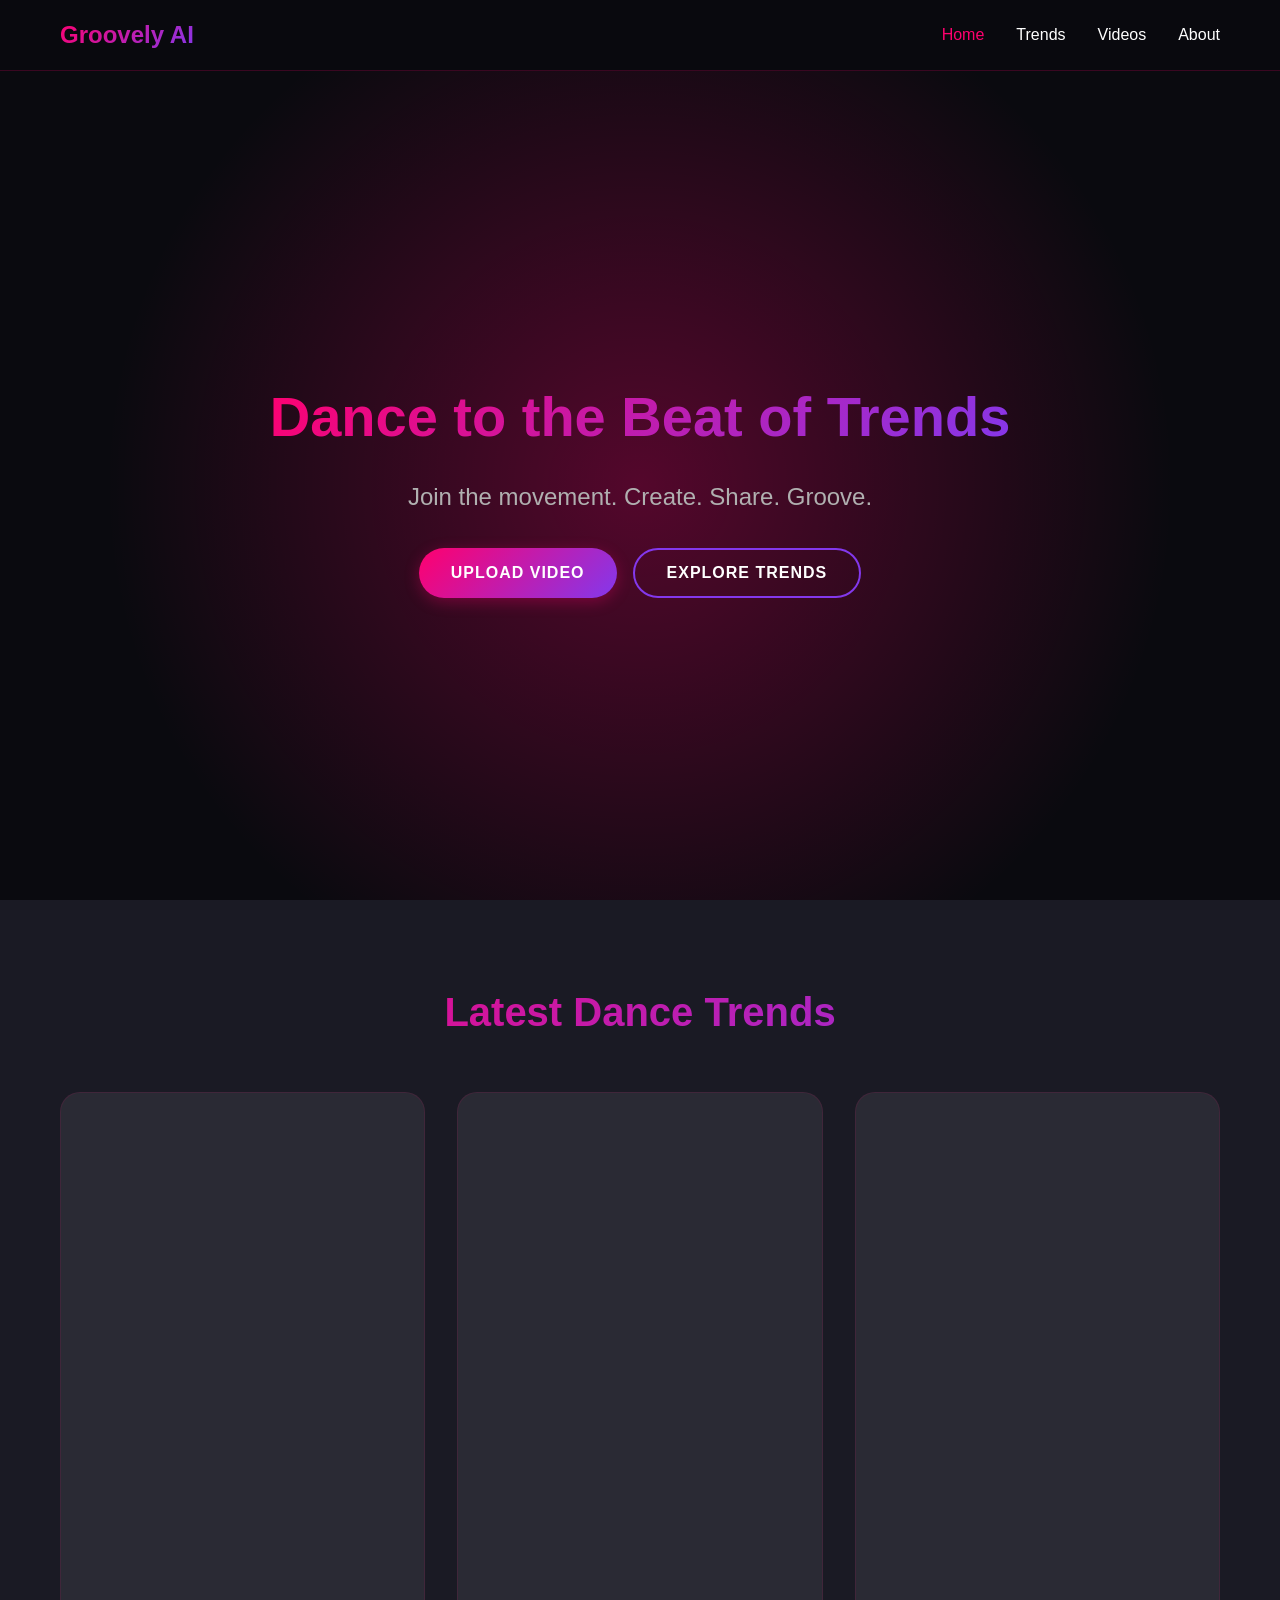
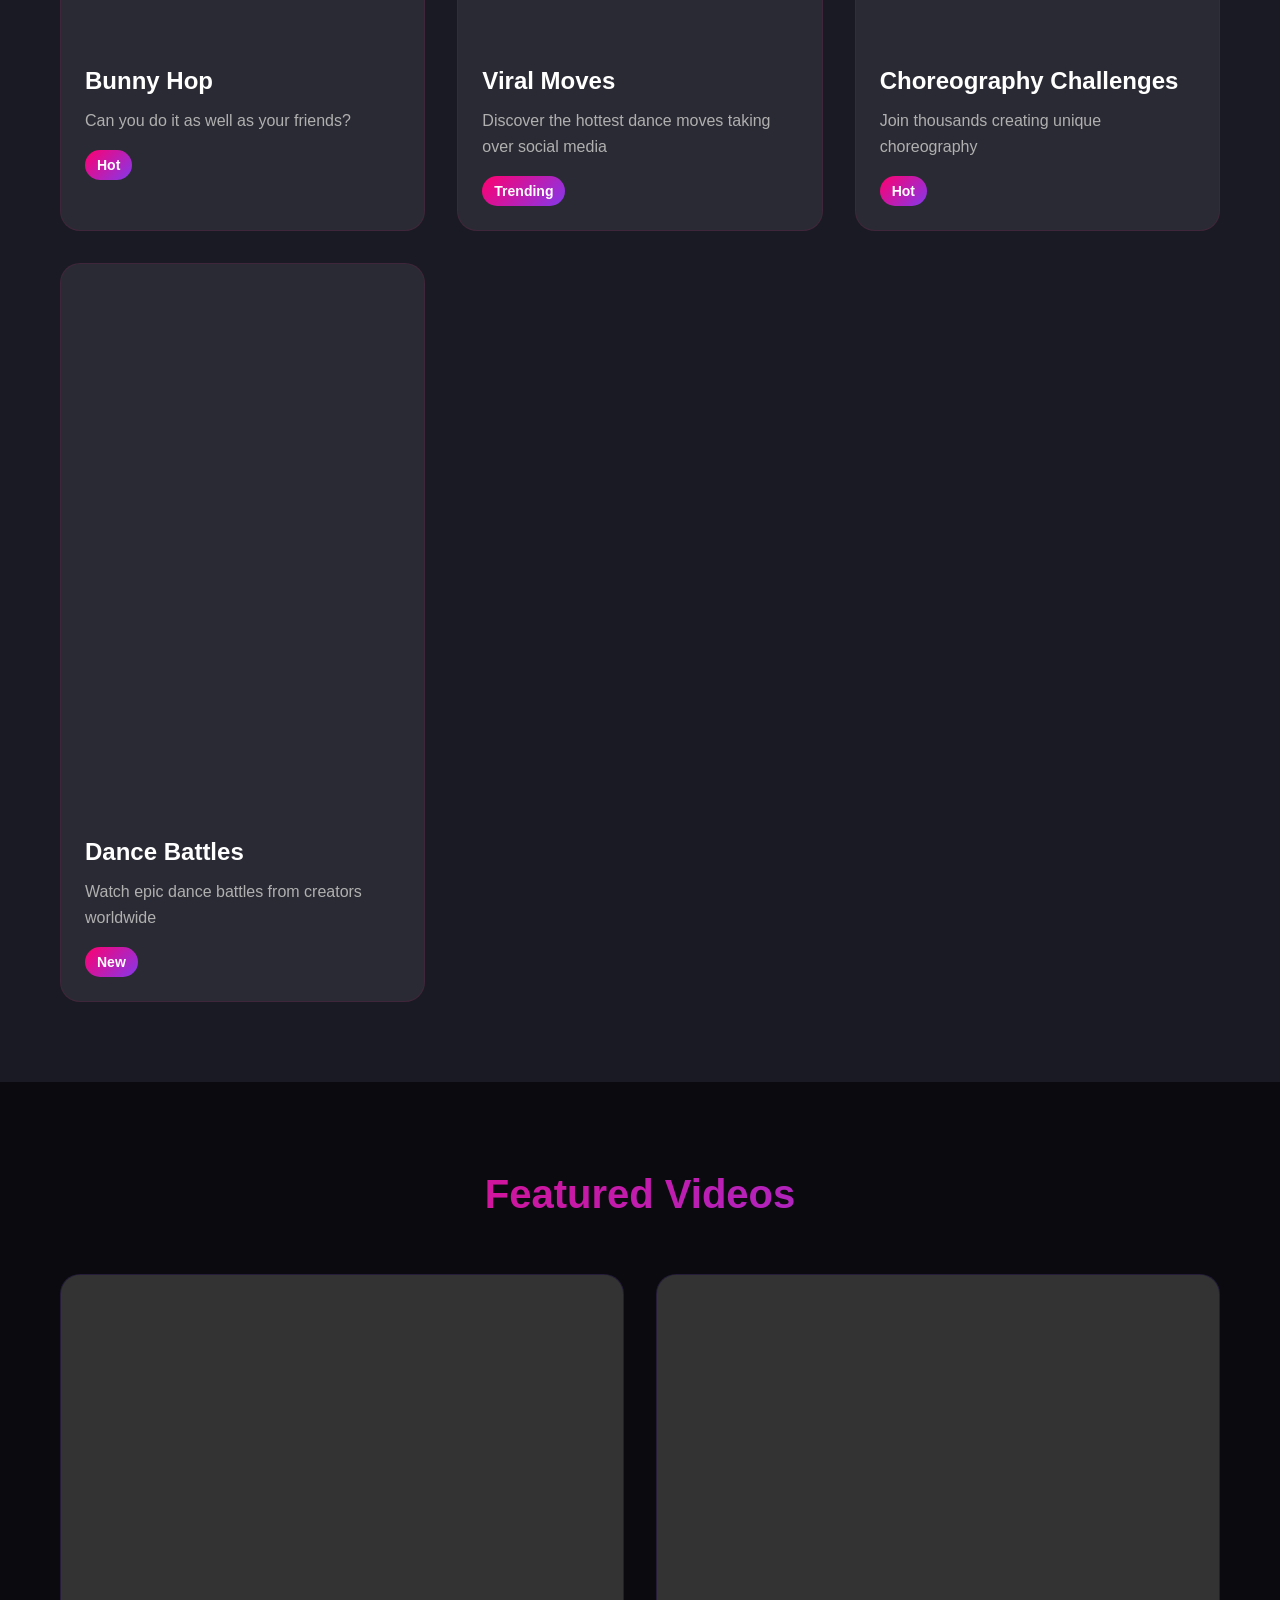
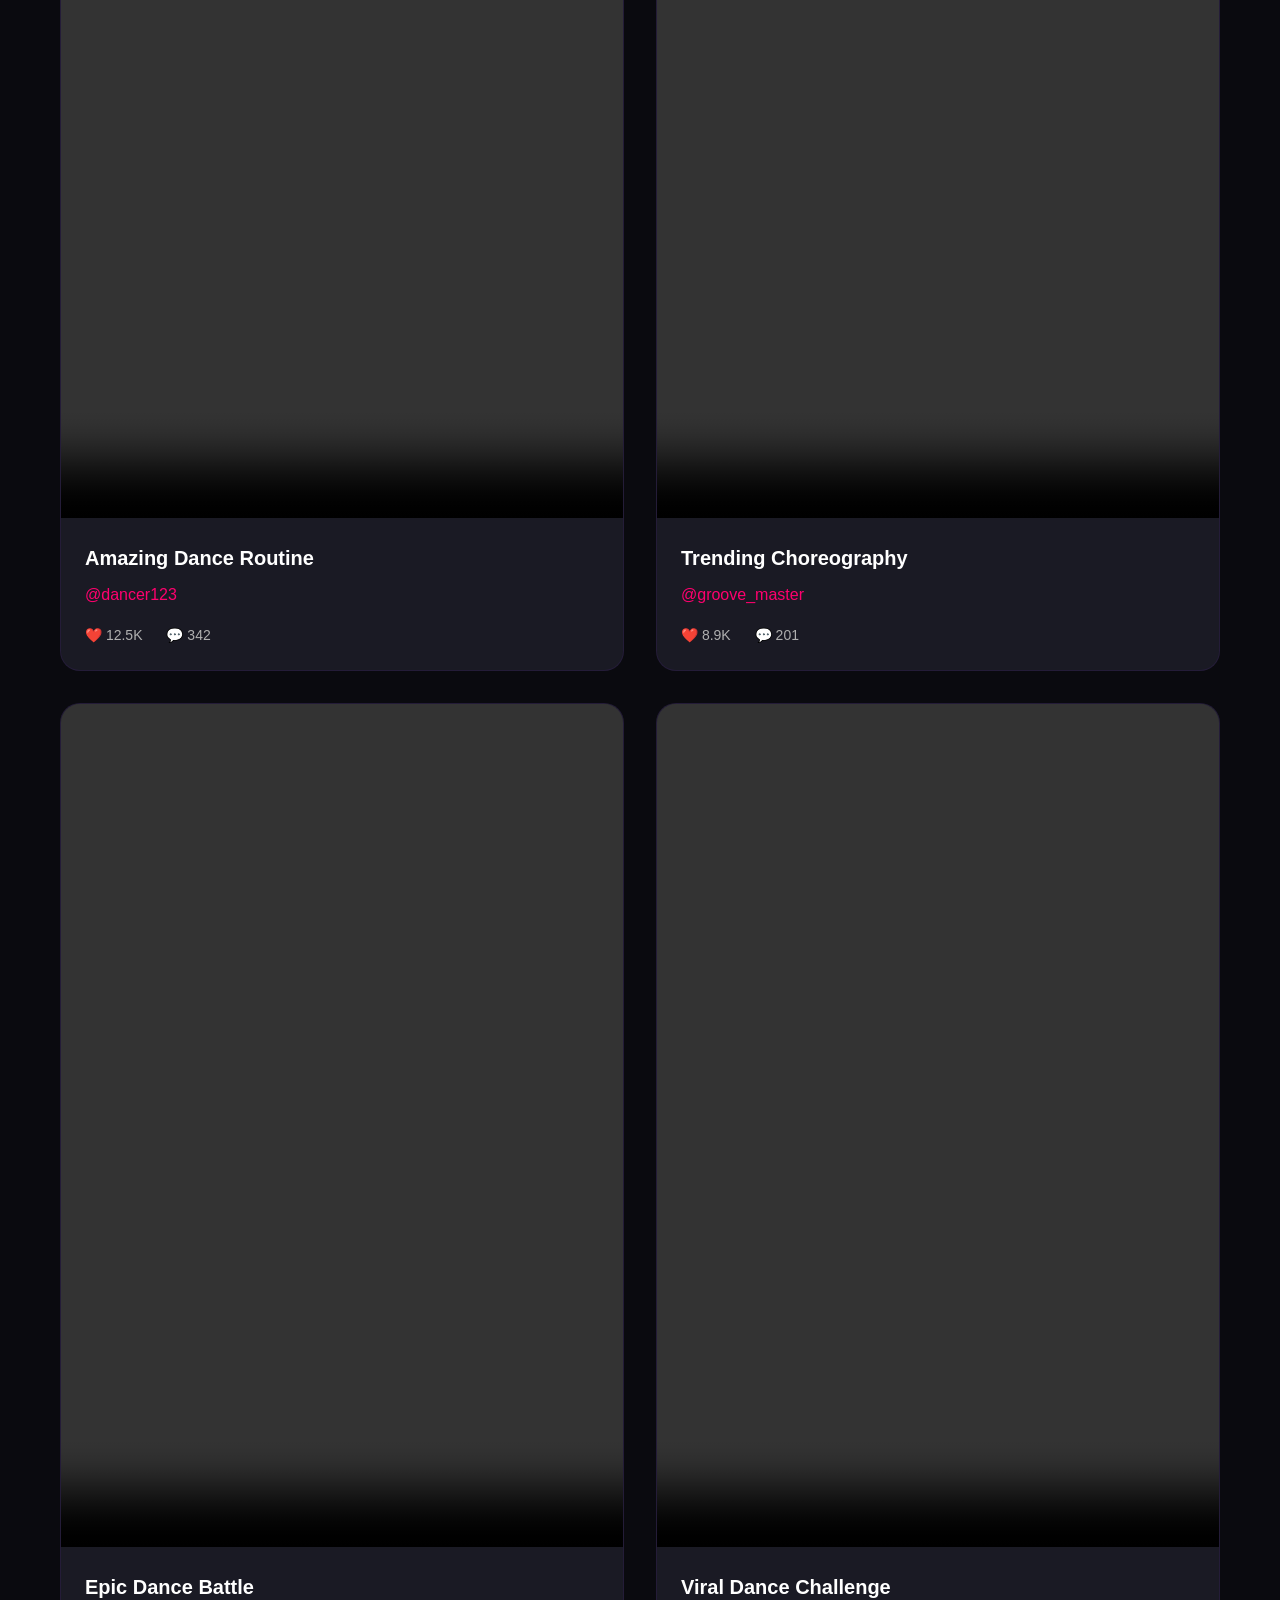
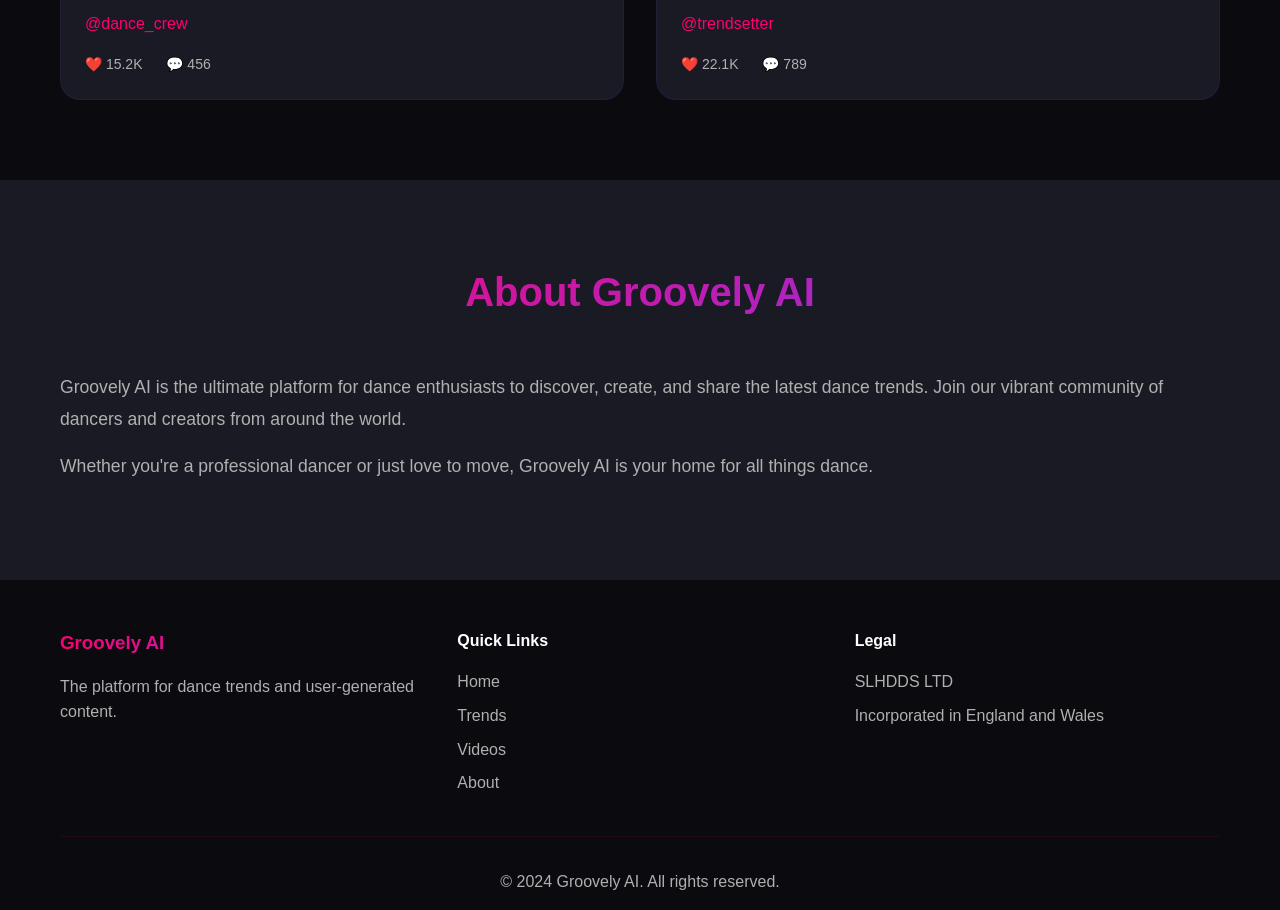
==== index.html @ f9ec9985 "First commit" ====
<!DOCTYPE html>
<html lang="en">
<head>
    <meta charset="UTF-8">
    <meta name="viewport" content="width=device-width, initial-scale=1.0">
    <title>Groovely AI - Dance Trends & User Videos</title>
    <link rel="stylesheet" href="styles.css">
</head>
<body>
    <!-- Navigation -->
    <nav class="navbar">
        <div class="container">
            <div class="nav-brand">
                <h1>Groovely AI</h1>
            </div>
            <button class="nav-toggle" aria-label="Toggle navigation">
                <span></span>
                <span></span>
                <span></span>
            </button>
            <ul class="nav-menu">
                <li><a href="#home">Home</a></li>
                <li><a href="#trends">Trends</a></li>
                <li><a href="#videos">Videos</a></li>
                <li><a href="#about">About</a></li>
            </ul>
        </div>
    </nav>

    <!-- Hero Section -->
    <section id="home" class="hero">
        <div class="hero-content">
            <h2 class="hero-title">Dance to the Beat of Trends</h2>
            <p class="hero-subtitle">Join the movement. Create. Share. Groove.</p>
            <div class="hero-buttons">
                <button class="btn btn-primary">Upload Video</button>
                <button class="btn btn-secondary">Explore Trends</button>
            </div>
        </div>
    </section>

    <!-- Features Section -->
    <section id="trends" class="features">
        <div class="container">
            <h2 class="section-title">Latest Dance Trends</h2>
            <div class="trends-grid">
                <div class="trend-card">
                    <div class="trend-image">
                        <video muted loop playsinline>
                            <source src="videos/template-1.mp4" type="video/mp4">
                            Your browser does not support the video tag.
                        </video>
                    </div>
                    <div class="trend-content">
                        <h3>Bunny Hop</h3>
                        <p>Can you do it as well as your friends?</p>
                        <span class="trend-badge">Hot</span>
                    </div>
                </div>
                <div class="trend-card">
                    <div class="trend-image">
                        <video muted loop playsinline>
                            <source src="videos/template-6.mp4" type="video/mp4">
                            Your browser does not support the video tag.
                        </video>
                    </div>
                    <div class="trend-content">
                        <h3>Viral Moves</h3>
                        <p>Discover the hottest dance moves taking over social media</p>
                        <span class="trend-badge">Trending</span>
                    </div>
                </div>
                <div class="trend-card">
                    <div class="trend-image">
                        <video muted loop playsinline>
                            <source src="videos/template-7.mp4" type="video/mp4">
                            Your browser does not support the video tag.
                        </video>
                    </div>
                    <div class="trend-content">
                        <h3>Choreography Challenges</h3>
                        <p>Join thousands creating unique choreography</p>
                        <span class="trend-badge">Hot</span>
                    </div>
                </div>
                <div class="trend-card">
                    <div class="trend-image">
                        <video muted loop playsinline>
                            <source src="videos/template-8.mp4" type="video/mp4">
                            Your browser does not support the video tag.
                        </video>
                    </div>
                    <div class="trend-content">
                        <h3>Dance Battles</h3>
                        <p>Watch epic dance battles from creators worldwide</p>
                        <span class="trend-badge">New</span>
                    </div>
                </div>
            </div>
        </div>
    </section>

    <!-- Video Gallery Section -->
    <section id="videos" class="video-gallery">
        <div class="container">
            <h2 class="section-title">Featured Videos</h2>
            <div class="gallery-grid">
                <div class="video-card">
                    <div class="video-wrapper">
                        <video controls>
                            <source src="videos/template-2.mp4" type="video/mp4">
                            Your browser does not support the video tag.
                        </video>
                    </div>
                    <div class="video-info">
                        <h4>Amazing Dance Routine</h4>
                        <p class="video-creator">@dancer123</p>
                        <div class="video-stats">
                            <span>❤️ 12.5K</span>
                            <span>💬 342</span>
                        </div>
                    </div>
                </div>
                <div class="video-card">
                    <div class="video-wrapper">
                        <video controls>
                            <source src="videos/template-3.mp4" type="video/mp4">
                            Your browser does not support the video tag.
                        </video>
                    </div>
                    <div class="video-info">
                        <h4>Trending Choreography</h4>
                        <p class="video-creator">@groove_master</p>
                        <div class="video-stats">
                            <span>❤️ 8.9K</span>
                            <span>💬 201</span>
                        </div>
                    </div>
                </div>
                <div class="video-card">
                    <div class="video-wrapper">
                        <video controls>
                            <source src="videos/template-4.mp4" type="video/mp4">
                            Your browser does not support the video tag.
                        </video>
                    </div>
                    <div class="video-info">
                        <h4>Epic Dance Battle</h4>
                        <p class="video-creator">@dance_crew</p>
                        <div class="video-stats">
                            <span>❤️ 15.2K</span>
                            <span>💬 456</span>
                        </div>
                    </div>
                </div>
                <div class="video-card">
                    <div class="video-wrapper">
                        <video controls>
                            <source src="videos/template-5.mp4" type="video/mp4">
                            Your browser does not support the video tag.
                        </video>
                    </div>
                    <div class="video-info">
                        <h4>Viral Dance Challenge</h4>
                        <p class="video-creator">@trendsetter</p>
                        <div class="video-stats">
                            <span>❤️ 22.1K</span>
                            <span>💬 789</span>
                        </div>
                    </div>
                </div>
            </div>
        </div>
    </section>

    <!-- About Section -->
    <section id="about" class="about">
        <div class="container">
            <h2 class="section-title">About Groovely AI</h2>
            <div class="about-content">
                <div class="about-text">
                    <p>Groovely AI is the ultimate platform for dance enthusiasts to discover, create, and share the latest dance trends. Join our vibrant community of dancers and creators from around the world.</p>
                    <p>Whether you're a professional dancer or just love to move, Groovely AI is your home for all things dance.</p>
                </div>
            </div>
        </div>
    </section>

    <!-- Footer -->
    <footer class="footer">
        <div class="container">
            <div class="footer-content">
                <div class="footer-section">
                    <h3>Groovely AI</h3>
                    <p>The platform for dance trends and user-generated content.</p>
                </div>
                <div class="footer-section">
                    <h4>Quick Links</h4>
                    <ul>
                        <li><a href="#home">Home</a></li>
                        <li><a href="#trends">Trends</a></li>
                        <li><a href="#videos">Videos</a></li>
                        <li><a href="#about">About</a></li>
                    </ul>
                </div>
                <div class="footer-section">
                    <h4>Legal</h4>
                    <p>SLHDDS LTD</p>
                    <p>Incorporated in England and Wales</p>
                </div>
            </div>
            <div class="footer-bottom">
                <p>&copy; 2024 Groovely AI. All rights reserved.</p>
            </div>
        </div>
    </footer>

    <script src="script.js"></script>
</body>
</html>
---- styles.css ----
/* Reset and Base Styles */
* {
    margin: 0;
    padding: 0;
    box-sizing: border-box;
}

:root {
    --dark-bg: #0a0a0f;
    --dark-secondary: #1a1a24;
    --dark-tertiary: #2a2a34;
    --pink-accent: #ff006e;
    --purple-accent: #8338ec;
    --pink-glow: rgba(255, 0, 110, 0.3);
    --purple-glow: rgba(131, 56, 236, 0.3);
    --text-primary: #ffffff;
    --text-secondary: #b0b0b0;
    --gradient: linear-gradient(135deg, var(--pink-accent), var(--purple-accent));
}

body {
    font-family: -apple-system, BlinkMacSystemFont, 'Segoe UI', Roboto, Oxygen, Ubuntu, Cantarell, sans-serif;
    background-color: var(--dark-bg);
    color: var(--text-primary);
    line-height: 1.6;
    overflow-x: hidden;
}

.container {
    width: 100%;
    max-width: 1200px;
    margin: 0 auto;
    padding: 0 20px;
}

/* Navigation */
.navbar {
    position: fixed;
    top: 0;
    width: 100%;
    background-color: rgba(10, 10, 15, 0.95);
    backdrop-filter: blur(10px);
    z-index: 1000;
    padding: 1rem 0;
    border-bottom: 1px solid rgba(255, 0, 110, 0.2);
}

.navbar .container {
    display: flex;
    justify-content: space-between;
    align-items: center;
}

.nav-brand h1 {
    font-size: 1.5rem;
    background: var(--gradient);
    -webkit-background-clip: text;
    -webkit-text-fill-color: transparent;
    background-clip: text;
}

.nav-menu {
    display: flex;
    list-style: none;
    gap: 2rem;
}

.nav-menu a {
    color: var(--text-primary);
    text-decoration: none;
    transition: color 0.3s ease;
    font-weight: 500;
}

.nav-menu a:hover {
    color: var(--pink-accent);
}

.nav-toggle {
    display: none;
    flex-direction: column;
    background: none;
    border: none;
    cursor: pointer;
    gap: 4px;
}

.nav-toggle span {
    width: 25px;
    height: 3px;
    background: var(--text-primary);
    transition: all 0.3s ease;
    border-radius: 2px;
}

/* Hero Section */
.hero {
    margin-top: 70px;
    min-height: calc(100vh - 70px);
    display: flex;
    flex-direction: column;
    align-items: center;
    justify-content: center;
    text-align: center;
    padding: 2rem 1rem;
    position: relative;
    overflow: hidden;
}

.hero::before {
    content: '';
    position: absolute;
    top: 0;
    left: 0;
    right: 0;
    bottom: 0;
    background: radial-gradient(circle at 50% 50%, var(--pink-glow) 0%, transparent 70%);
    pointer-events: none;
}

.hero-content {
    position: relative;
    z-index: 2;
    max-width: 800px;
}

.hero-title {
    font-size: 2.5rem;
    margin-bottom: 1rem;
    background: var(--gradient);
    -webkit-background-clip: text;
    -webkit-text-fill-color: transparent;
    background-clip: text;
    animation: fadeInUp 0.8s ease;
}

.hero-subtitle {
    font-size: 1.2rem;
    color: var(--text-secondary);
    margin-bottom: 2rem;
    animation: fadeInUp 0.8s ease 0.2s both;
}

.hero-buttons {
    display: flex;
    gap: 1rem;
    justify-content: center;
    flex-wrap: wrap;
    animation: fadeInUp 0.8s ease 0.4s both;
}

.btn {
    padding: 0.875rem 2rem;
    border: none;
    border-radius: 50px;
    font-size: 1rem;
    font-weight: 600;
    cursor: pointer;
    transition: all 0.3s ease;
    text-transform: uppercase;
    letter-spacing: 1px;
}

.btn-primary {
    background: var(--gradient);
    color: var(--text-primary);
    box-shadow: 0 4px 15px var(--pink-glow);
}

.btn-primary:hover {
    transform: translateY(-2px);
    box-shadow: 0 6px 20px var(--pink-glow);
}

.btn-secondary {
    background: transparent;
    color: var(--text-primary);
    border: 2px solid var(--purple-accent);
}

.btn-secondary:hover {
    background: var(--purple-accent);
    box-shadow: 0 4px 15px var(--purple-glow);
}

.hero-video {
    margin-top: 3rem;
    width: 100%;
    max-width: 400px;
    border-radius: 20px;
    overflow: hidden;
    box-shadow: 0 10px 40px rgba(0, 0, 0, 0.5);
    animation: fadeInUp 0.8s ease 0.6s both;
    position: relative;
    padding-top: 150%; /* 2:3 portrait aspect ratio */
}

.hero-video video {
    position: absolute;
    top: 0;
    left: 0;
    width: 100%;
    height: 100%;
    object-fit: cover;
    display: block;
}

/* Features Section */
.features {
    padding: 5rem 1rem;
    background-color: var(--dark-secondary);
}

.section-title {
    text-align: center;
    font-size: 2.5rem;
    margin-bottom: 3rem;
    background: var(--gradient);
    -webkit-background-clip: text;
    -webkit-text-fill-color: transparent;
    background-clip: text;
}

.trends-grid {
    display: grid;
    grid-template-columns: 1fr;
    gap: 2rem;
}

.trend-card {
    background-color: var(--dark-tertiary);
    border-radius: 20px;
    overflow: hidden;
    transition: transform 0.3s ease, box-shadow 0.3s ease;
    border: 1px solid rgba(255, 0, 110, 0.1);
}

.trend-card:hover {
    transform: translateY(-5px);
    box-shadow: 0 10px 30px var(--pink-glow);
    border-color: var(--pink-accent);
}

.trend-image {
    width: 100%;
    position: relative;
    padding-top: 150%; /* 2:3 portrait aspect ratio */
    overflow: hidden;
}

.trend-image img,
.trend-image video {
    position: absolute;
    top: 0;
    left: 0;
    width: 100%;
    height: 100%;
    object-fit: cover;
    transition: transform 0.3s ease;
}

.trend-card:hover .trend-image img,
.trend-card:hover .trend-image video {
    transform: scale(1.1);
}

.trend-content {
    padding: 1.5rem;
}

.trend-content h3 {
    font-size: 1.5rem;
    margin-bottom: 0.5rem;
    color: var(--text-primary);
}

.trend-content p {
    color: var(--text-secondary);
    margin-bottom: 1rem;
}

.trend-badge {
    display: inline-block;
    padding: 0.25rem 0.75rem;
    background: var(--gradient);
    border-radius: 20px;
    font-size: 0.875rem;
    font-weight: 600;
}

/* Video Gallery */
.video-gallery {
    padding: 5rem 1rem;
}

.gallery-grid {
    display: grid;
    grid-template-columns: 1fr;
    gap: 2rem;
}

.video-card {
    background-color: var(--dark-secondary);
    border-radius: 20px;
    overflow: hidden;
    transition: transform 0.3s ease, box-shadow 0.3s ease;
    border: 1px solid rgba(131, 56, 236, 0.1);
}

.video-card:hover {
    transform: translateY(-5px);
    box-shadow: 0 10px 30px var(--purple-glow);
    border-color: var(--purple-accent);
}

.video-wrapper {
    width: 100%;
    position: relative;
    padding-top: 150%; /* 2:3 portrait aspect ratio */
    background-color: var(--dark-tertiary);
}

.video-wrapper video {
    position: absolute;
    top: 0;
    left: 0;
    width: 100%;
    height: 100%;
    object-fit: cover;
}

.video-info {
    padding: 1.5rem;
}

.video-info h4 {
    font-size: 1.25rem;
    margin-bottom: 0.5rem;
    color: var(--text-primary);
}

.video-creator {
    color: var(--pink-accent);
    margin-bottom: 1rem;
    font-weight: 500;
}

.video-stats {
    display: flex;
    gap: 1.5rem;
    color: var(--text-secondary);
    font-size: 0.875rem;
}

/* About Section */
.about {
    padding: 5rem 1rem;
    background-color: var(--dark-secondary);
}

.about-content {
    display: flex;
    flex-direction: column;
    gap: 2rem;
    align-items: center;
}

.about-text {
    /* max-width: 600px; */
}

.about-text p {
    font-size: 1.1rem;
    color: var(--text-secondary);
    margin-bottom: 1rem;
    line-height: 1.8;
}

.about-image {
    width: 100%;
    max-width: 400px;
    border-radius: 20px;
    overflow: hidden;
    box-shadow: 0 10px 40px rgba(0, 0, 0, 0.5);
    position: relative;
    padding-top: 150%; /* 2:3 portrait aspect ratio */
}

.about-image img {
    position: absolute;
    top: 0;
    left: 0;
    width: 100%;
    height: 100%;
    object-fit: cover;
    display: block;
}

/* Footer */
.footer {
    background-color: var(--dark-bg);
    padding: 3rem 1rem 1rem;
    border-top: 1px solid rgba(255, 0, 110, 0.2);
}

.footer-content {
    display: grid;
    grid-template-columns: 1fr;
    gap: 2rem;
    margin-bottom: 2rem;
}

.footer-section h3 {
    background: var(--gradient);
    -webkit-background-clip: text;
    -webkit-text-fill-color: transparent;
    background-clip: text;
    margin-bottom: 1rem;
}

.footer-section h4 {
    color: var(--text-primary);
    margin-bottom: 1rem;
}

.footer-section p {
    color: var(--text-secondary);
    margin-bottom: 0.5rem;
}

.footer-section ul {
    list-style: none;
}

.footer-section ul li {
    margin-bottom: 0.5rem;
}

.footer-section ul li a {
    color: var(--text-secondary);
    text-decoration: none;
    transition: color 0.3s ease;
}

.footer-section ul li a:hover {
    color: var(--pink-accent);
}

.footer-bottom {
    text-align: center;
    padding-top: 2rem;
    border-top: 1px solid rgba(255, 0, 110, 0.1);
    color: var(--text-secondary);
}

/* Animations */
@keyframes fadeInUp {
    from {
        opacity: 0;
        transform: translateY(30px);
    }
    to {
        opacity: 1;
        transform: translateY(0);
    }
}

/* Mobile Responsive */
@media (min-width: 768px) {
    .hero-title {
        font-size: 3.5rem;
    }

    .hero-subtitle {
        font-size: 1.5rem;
    }

    .trends-grid {
        grid-template-columns: repeat(2, 1fr);
    }

    .gallery-grid {
        grid-template-columns: repeat(2, 1fr);
    }

    .about-content {
        flex-direction: row;
        text-align: left;
    }

    .footer-content {
        grid-template-columns: repeat(3, 1fr);
    }
}

@media (min-width: 1024px) {
    .trends-grid {
        grid-template-columns: repeat(3, 1fr);
    }

    .gallery-grid {
        grid-template-columns: repeat(2, 1fr);
    }

    .nav-toggle {
        display: none;
    }
}

@media (max-width: 767px) {
    .nav-menu {
        position: fixed;
        left: -100%;
        top: 70px;
        flex-direction: column;
        background-color: var(--dark-bg);
        width: 100%;
        text-align: center;
        transition: 0.3s;
        box-shadow: 0 10px 27px rgba(0, 0, 0, 0.05);
        padding: 2rem 0;
        border-top: 1px solid rgba(255, 0, 110, 0.2);
    }

    .nav-menu.active {
        left: 0;
    }

    .nav-toggle {
        display: flex;
    }

    .nav-toggle.active span:nth-child(1) {
        transform: rotate(45deg) translate(8px, 8px);
    }

    .nav-toggle.active span:nth-child(2) {
        opacity: 0;
    }

    .nav-toggle.active span:nth-child(3) {
        transform: rotate(-45deg) translate(7px, -7px);
    }

    .hero-title {
        font-size: 2rem;
    }

    .hero-subtitle {
        font-size: 1rem;
    }

    .section-title {
        font-size: 2rem;
    }

    .btn {
        padding: 0.75rem 1.5rem;
        font-size: 0.875rem;
    }
}
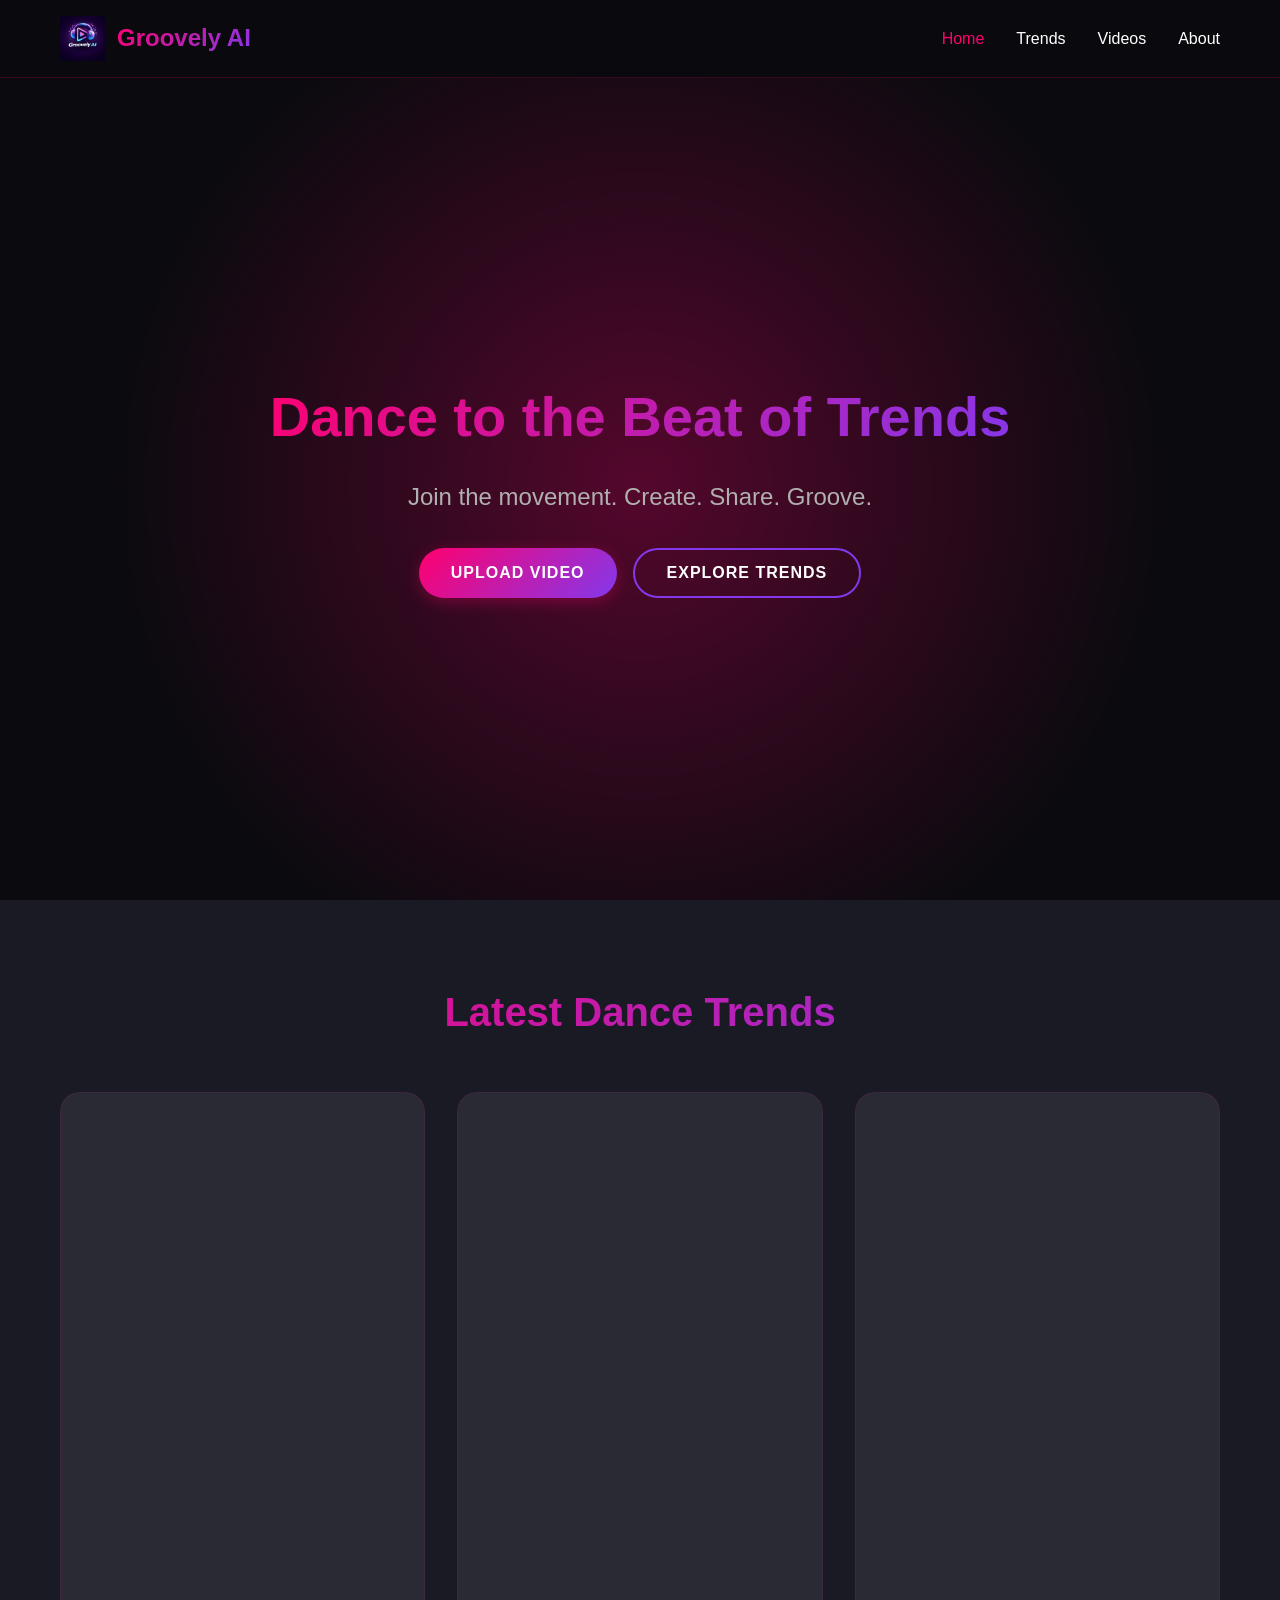
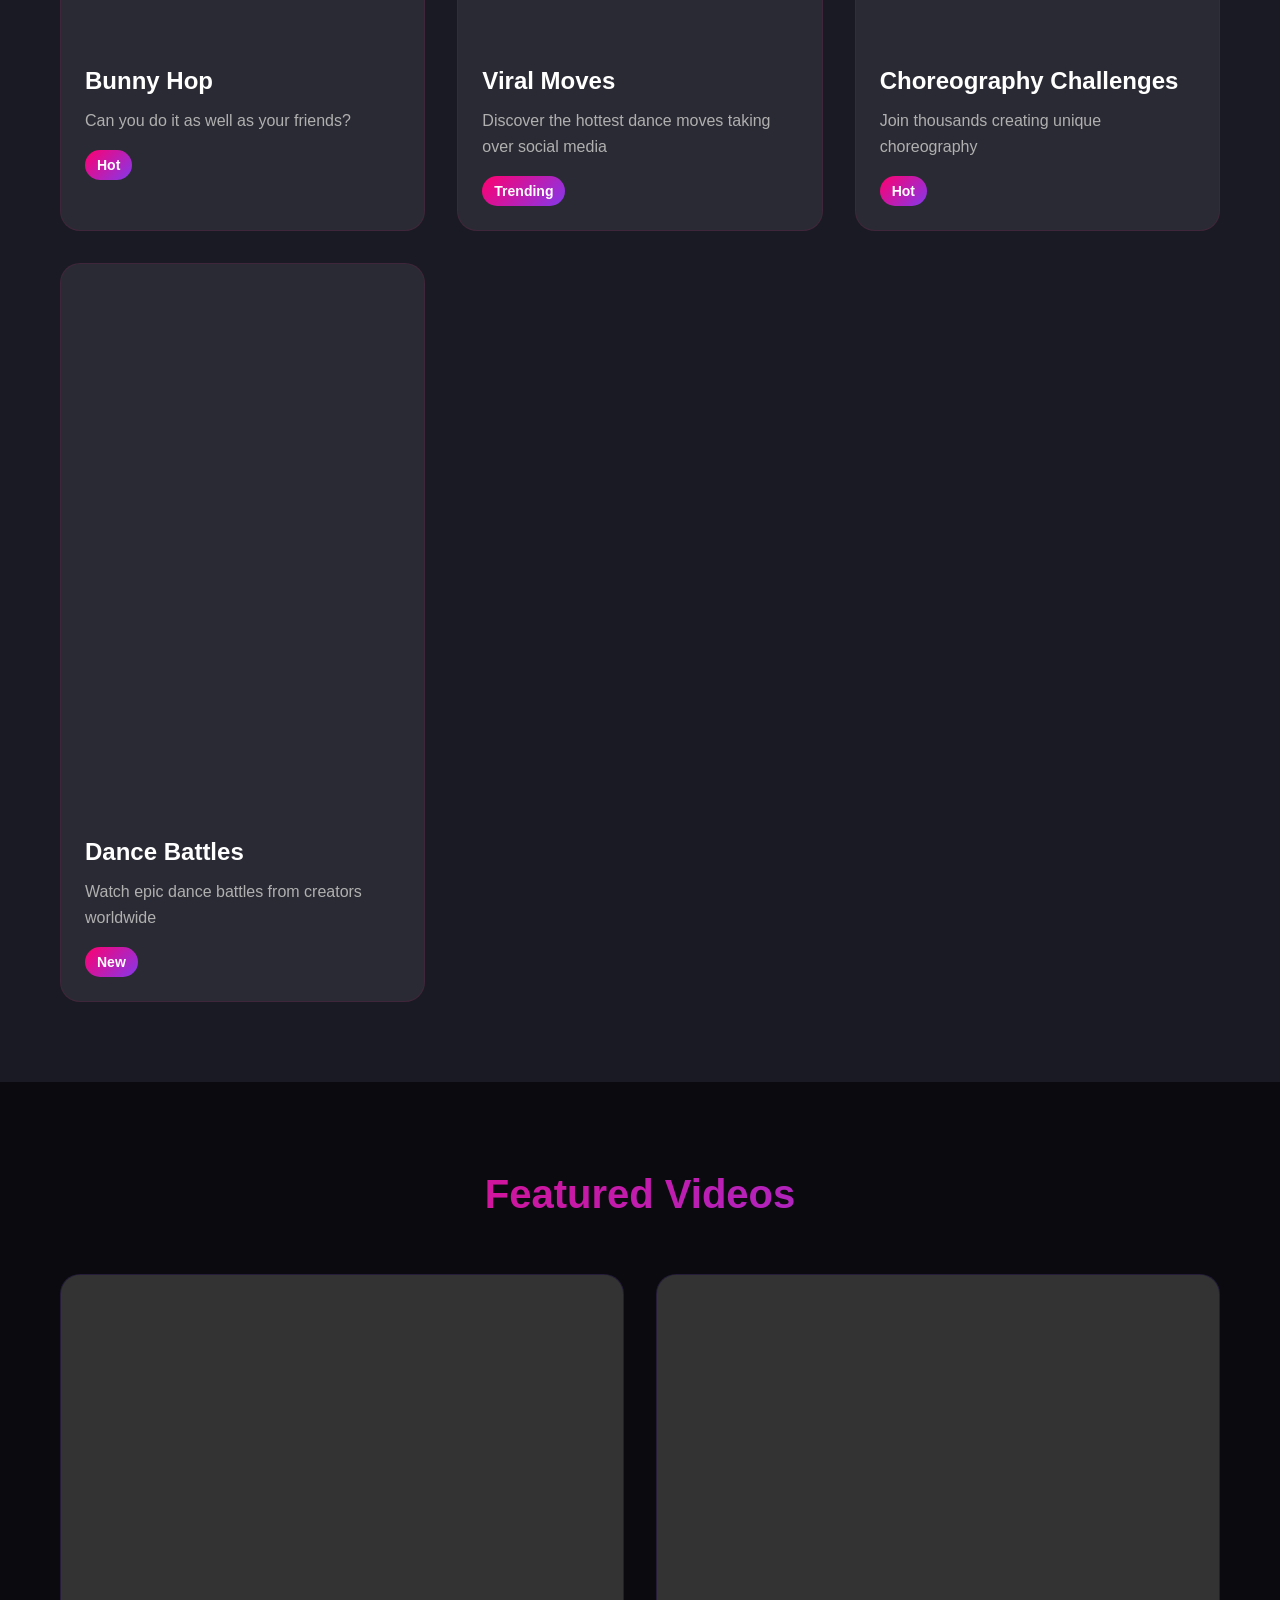
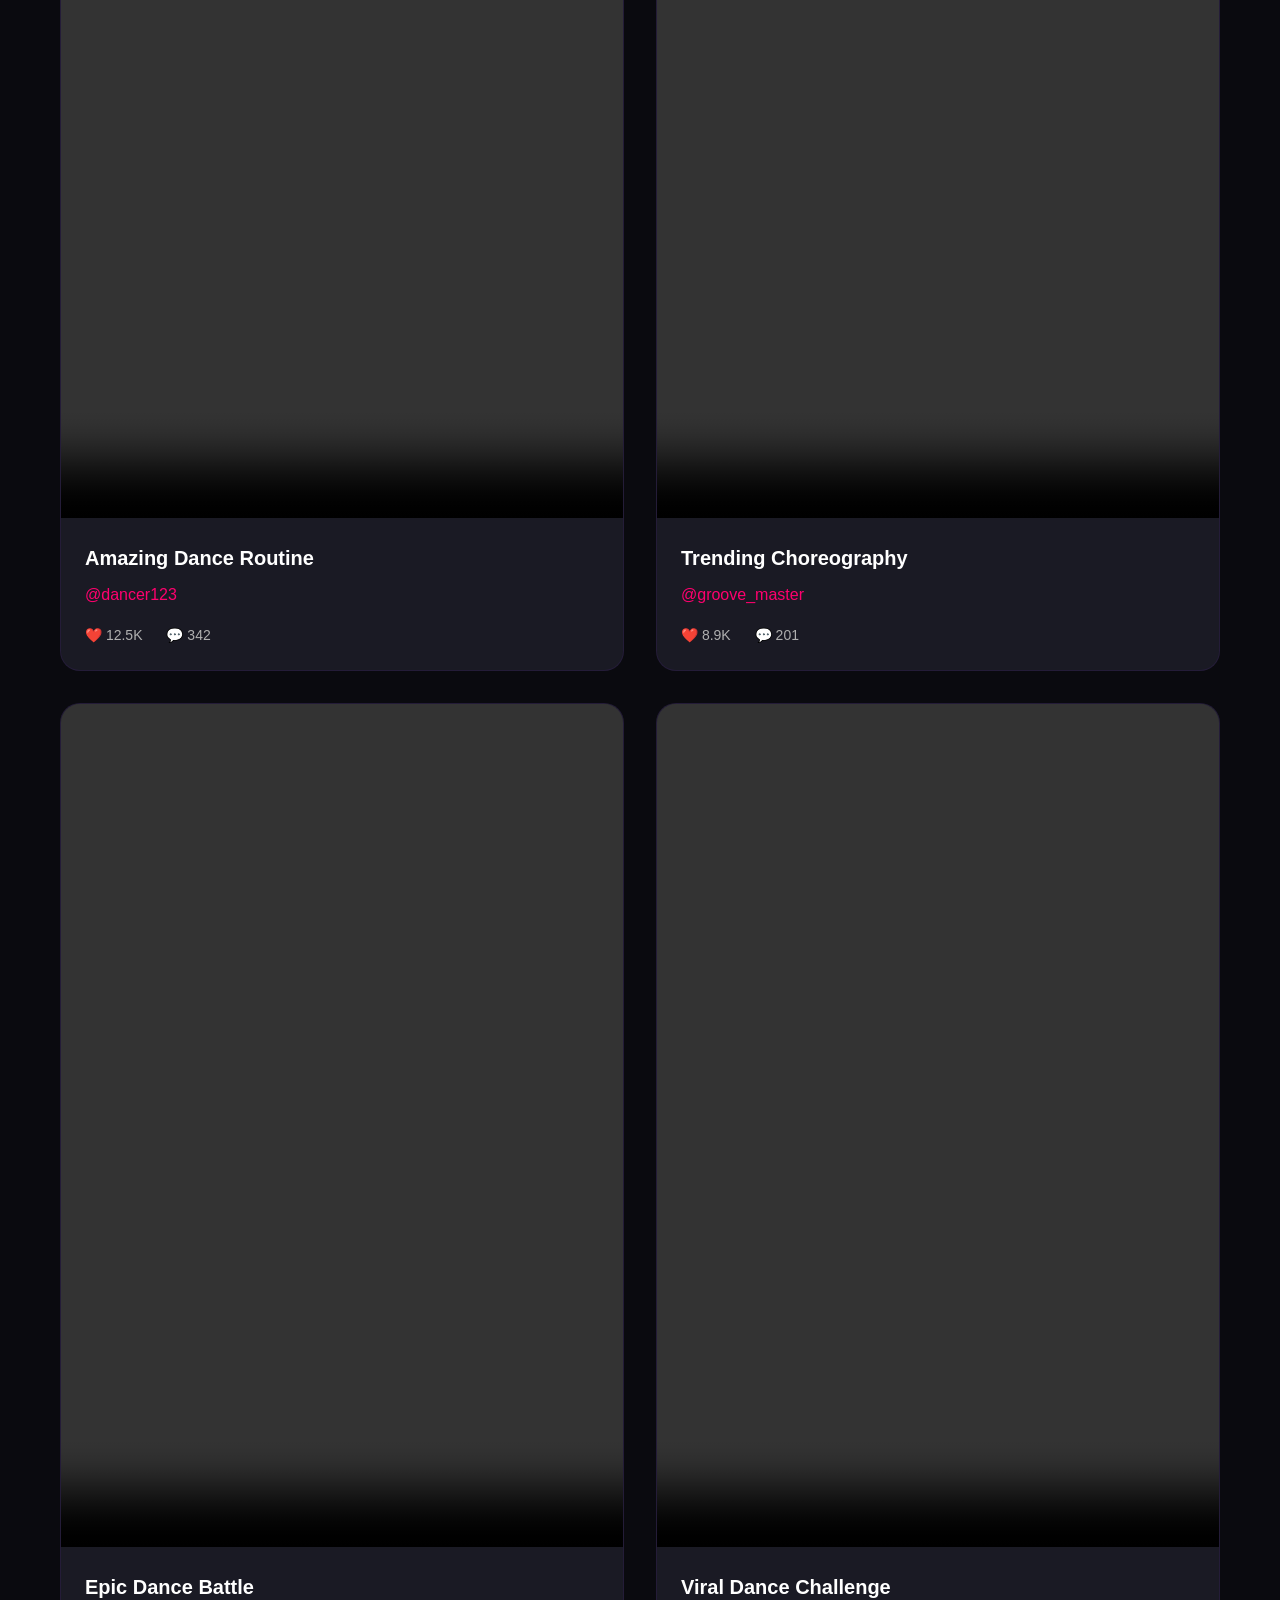
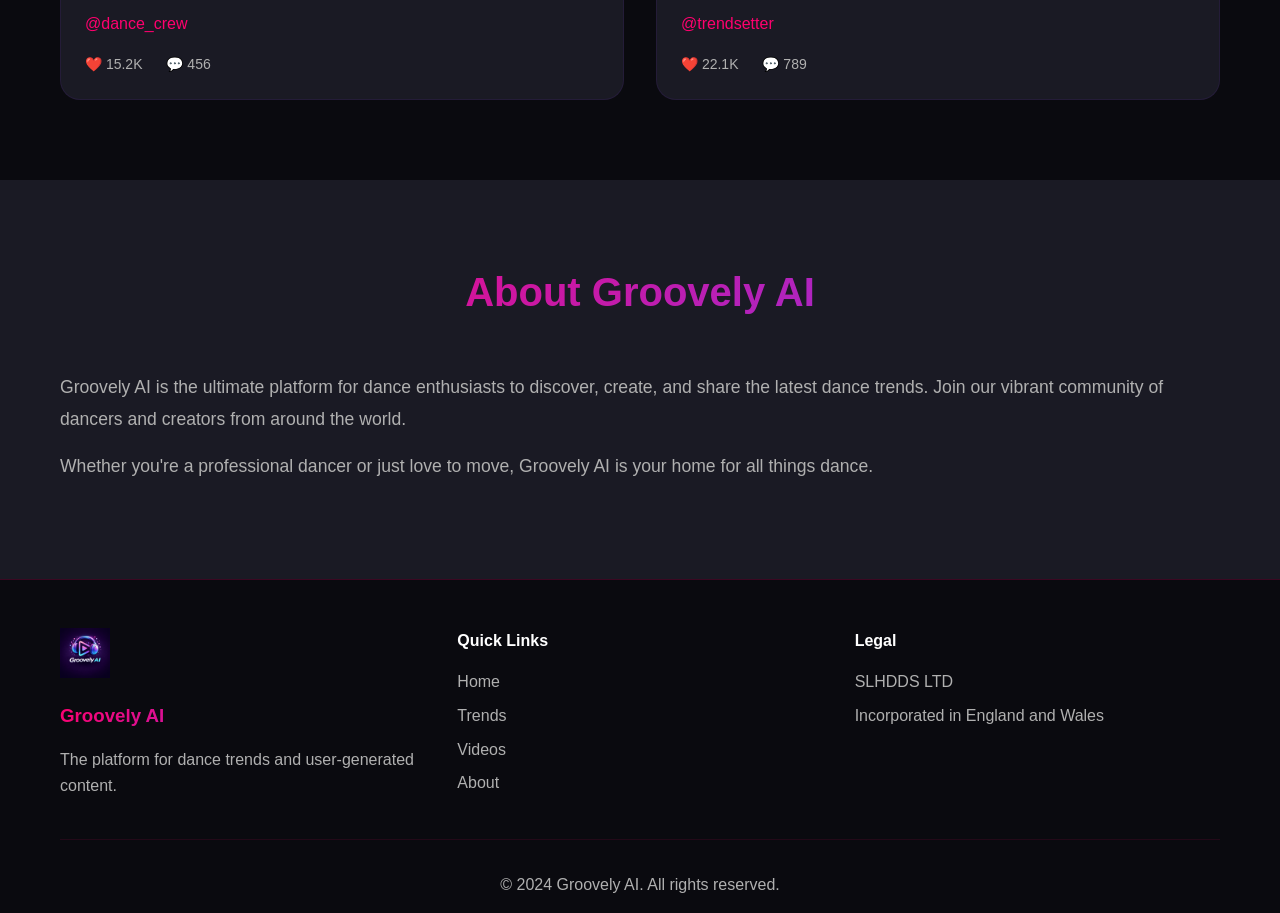
==== commit 7d48b34d: "added logo" ====
--- a/index.html
+++ b/index.html
@@ -11,6 +11,7 @@
     <nav class="navbar">
         <div class="container">
             <div class="nav-brand">
+                <img src="groovely-logo.png" alt="Groovely AI" class="logo">
                 <h1>Groovely AI</h1>
             </div>
             <button class="nav-toggle" aria-label="Toggle navigation">
@@ -191,6 +192,7 @@
         <div class="container">
             <div class="footer-content">
                 <div class="footer-section">
+                    <img src="groovely-logo.png" alt="Groovely AI" class="footer-logo">
                     <h3>Groovely AI</h3>
                     <p>The platform for dance trends and user-generated content.</p>
                 </div>
--- a/styles.css
+++ b/styles.css
@@ -51,12 +51,25 @@
     align-items: center;
 }
 
+.nav-brand {
+    display: flex;
+    align-items: center;
+    gap: 0.75rem;
+}
+
+.nav-brand .logo {
+    height: 40px;
+    width: auto;
+    object-fit: contain;
+}
+
 .nav-brand h1 {
     font-size: 1.5rem;
     background: var(--gradient);
     -webkit-background-clip: text;
     -webkit-text-fill-color: transparent;
     background-clip: text;
+    margin: 0;
 }
 
 .nav-menu {
@@ -410,6 +423,13 @@
     margin-bottom: 2rem;
 }
 
+.footer-logo {
+    height: 50px;
+    width: auto;
+    object-fit: contain;
+    margin-bottom: 1rem;
+}
+
 .footer-section h3 {
     background: var(--gradient);
     -webkit-background-clip: text;
@@ -504,6 +524,10 @@
 
     .nav-toggle {
         display: none;
+    }
+
+    .nav-brand .logo {
+        height: 45px;
     }
 }
 
@@ -558,4 +582,16 @@
         padding: 0.75rem 1.5rem;
         font-size: 0.875rem;
     }
-}
+
+    .nav-brand .logo {
+        height: 32px;
+    }
+
+    .nav-brand h1 {
+        font-size: 1.25rem;
+    }
+
+    .footer-logo {
+        height: 40px;
+    }
+}
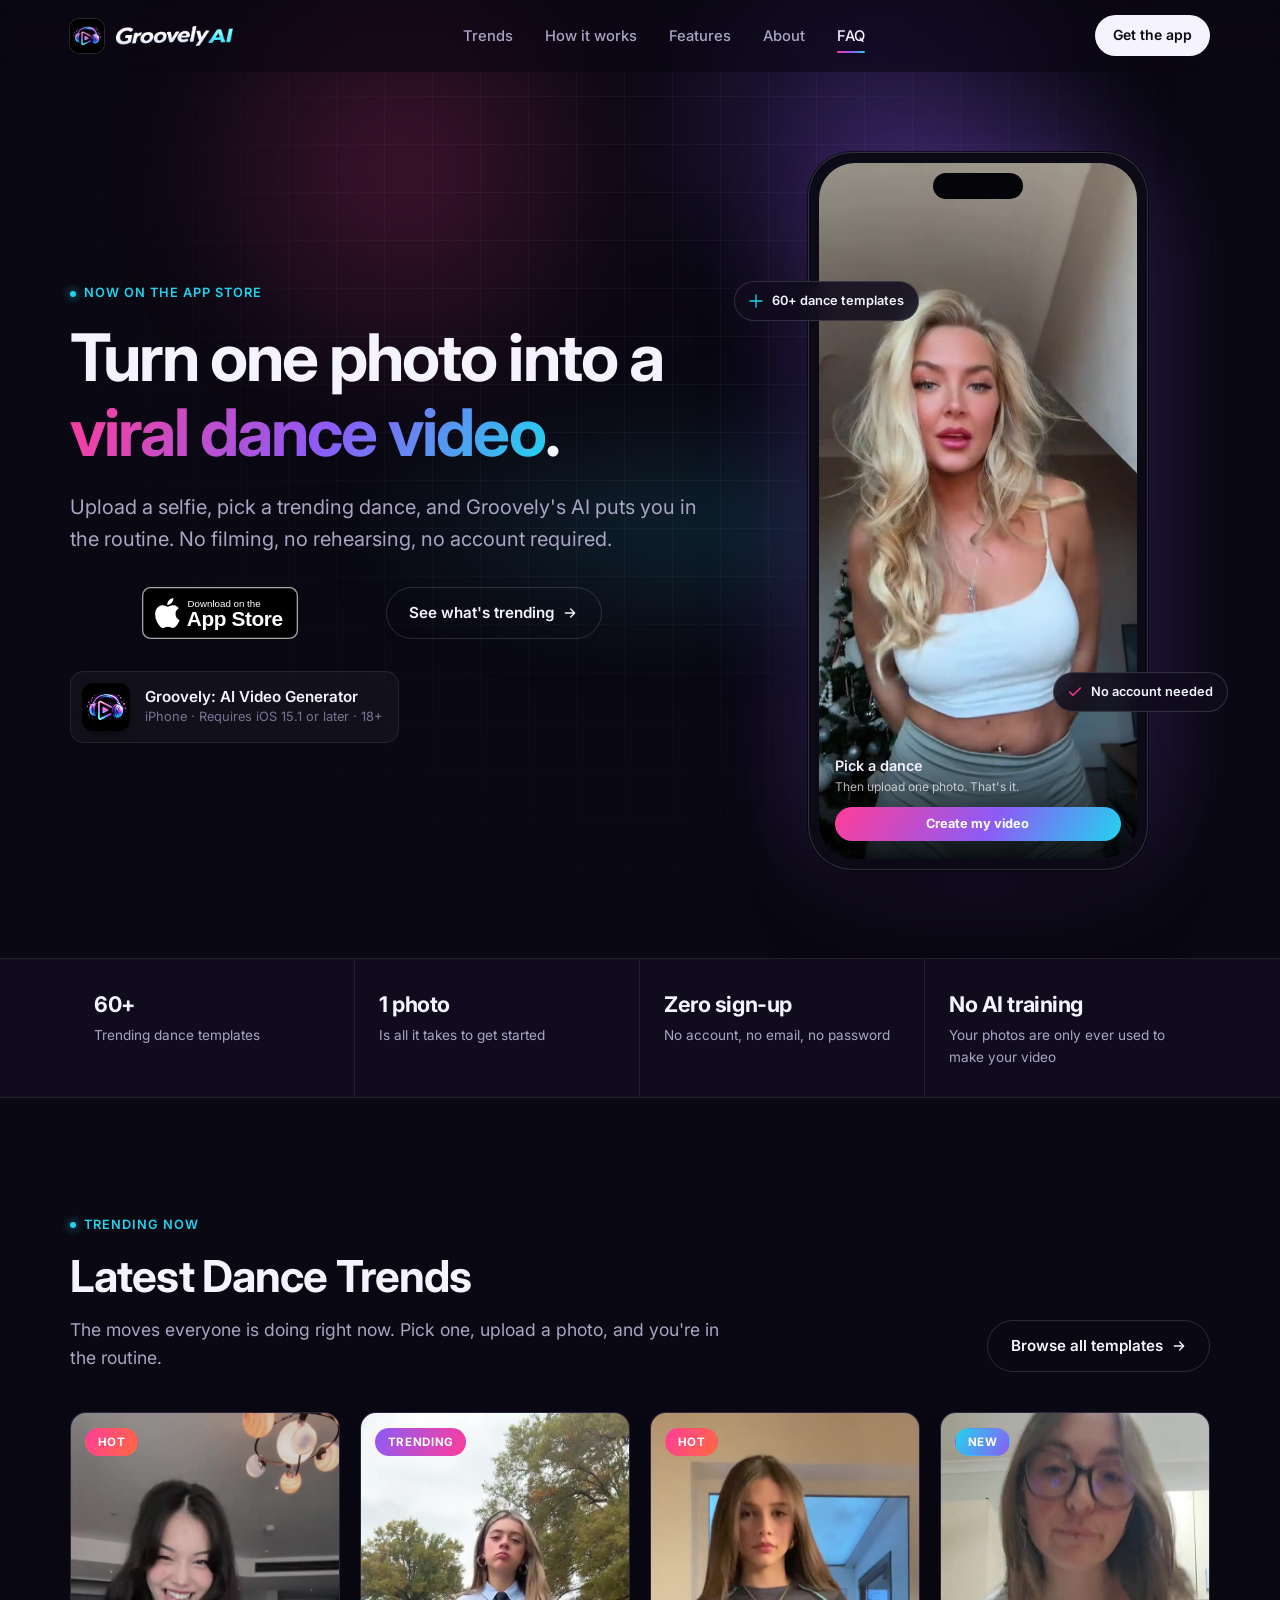
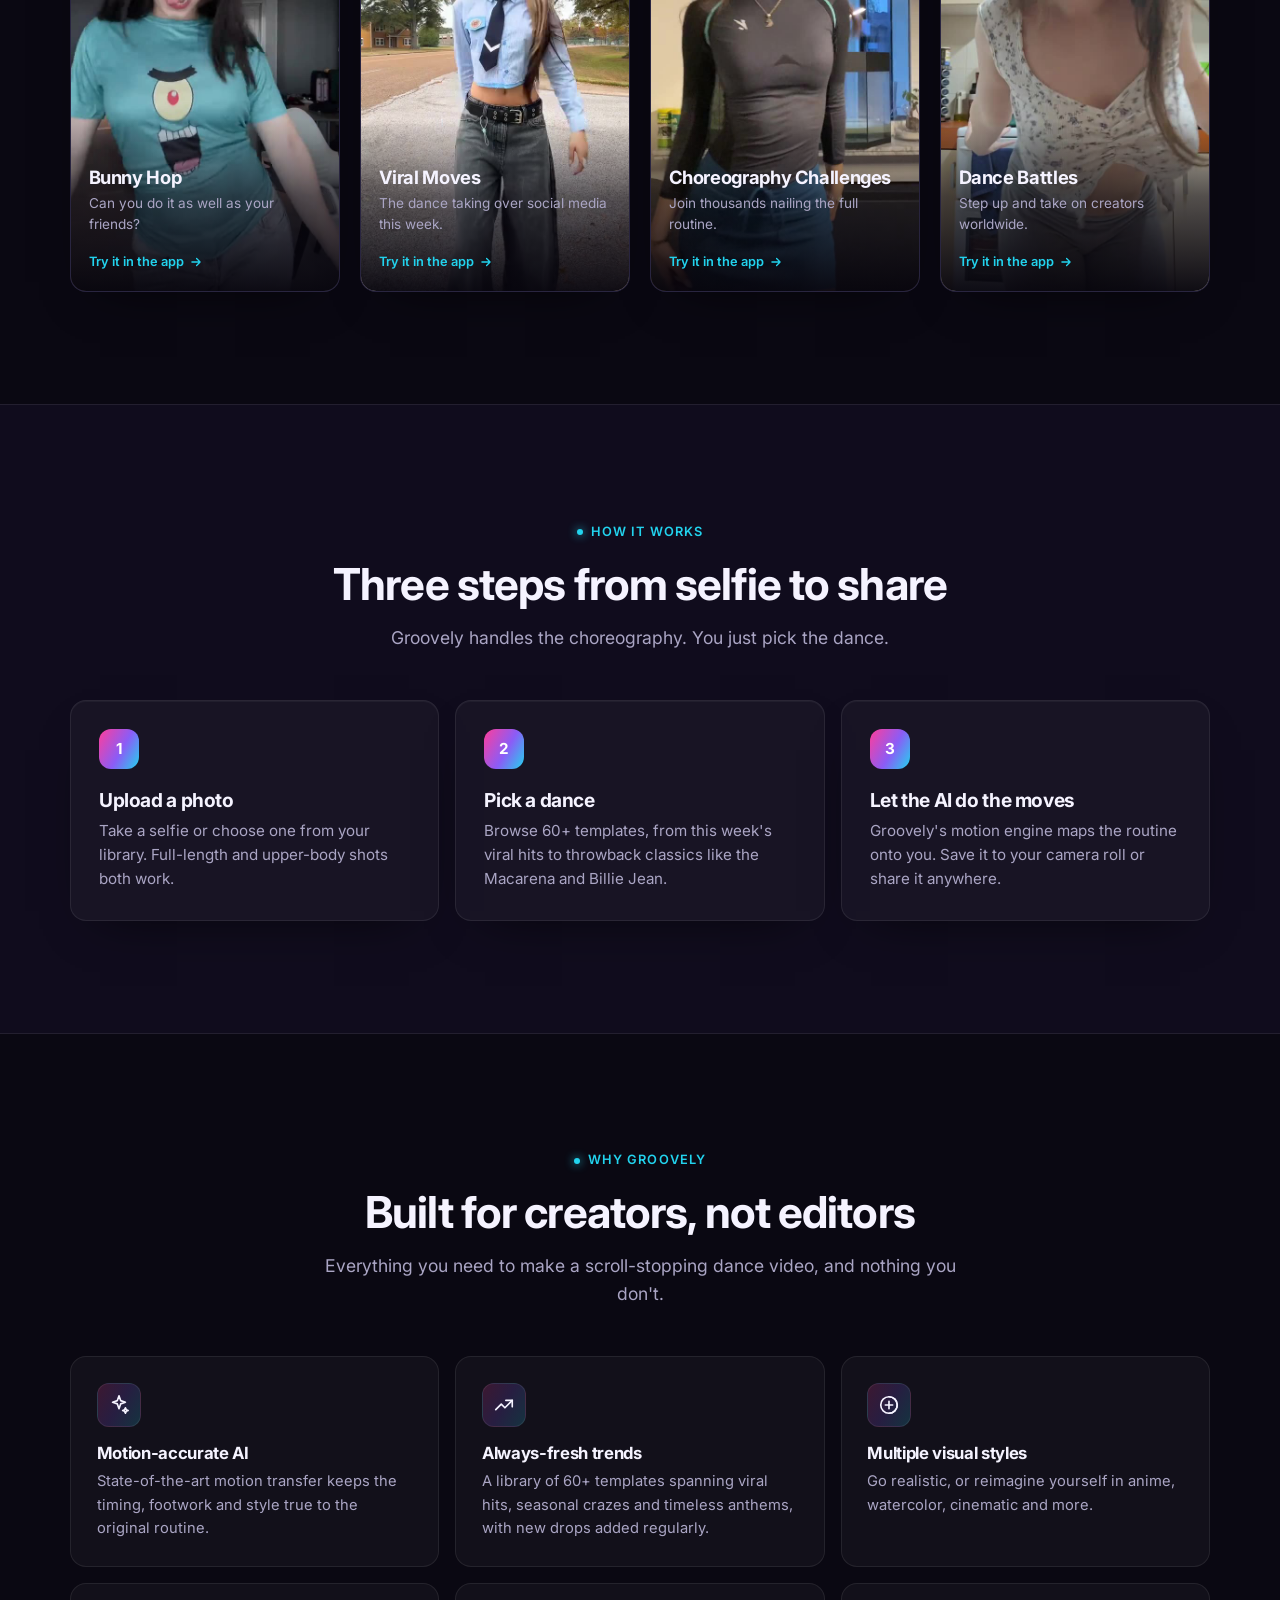
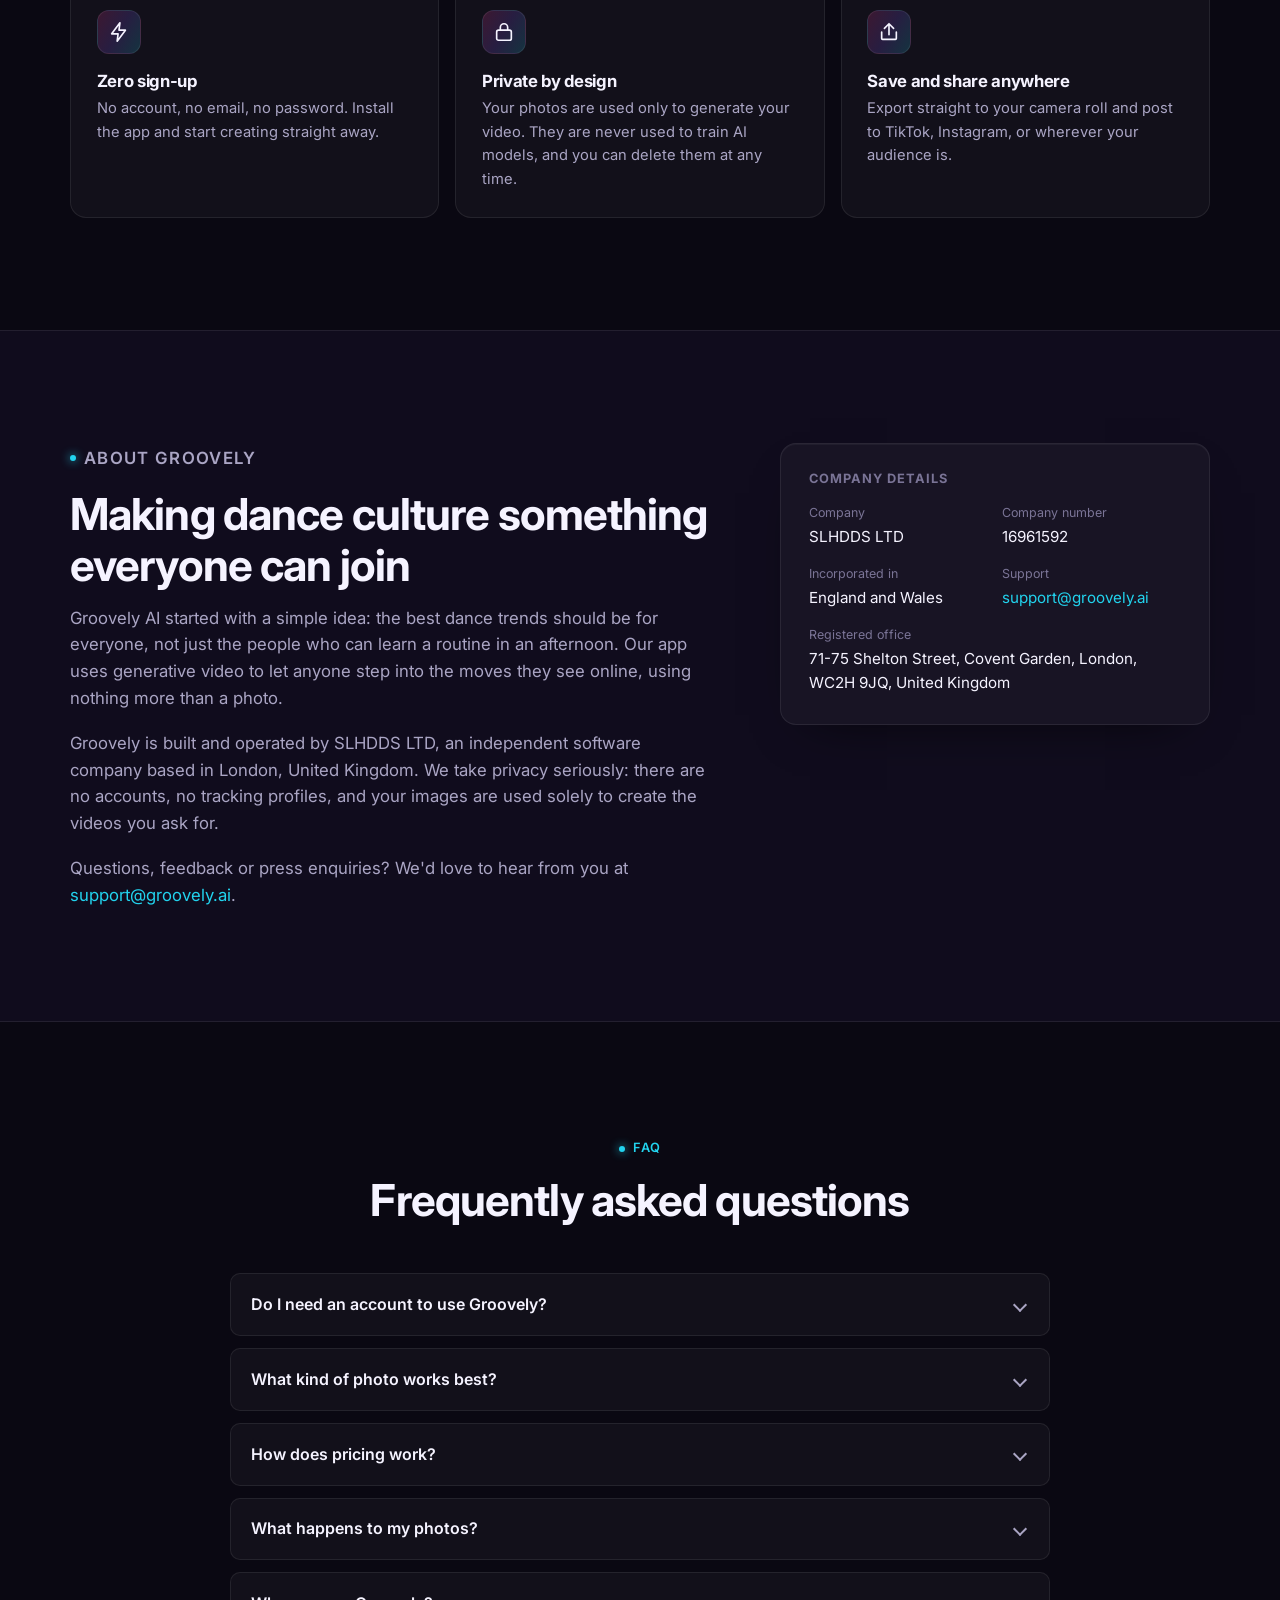
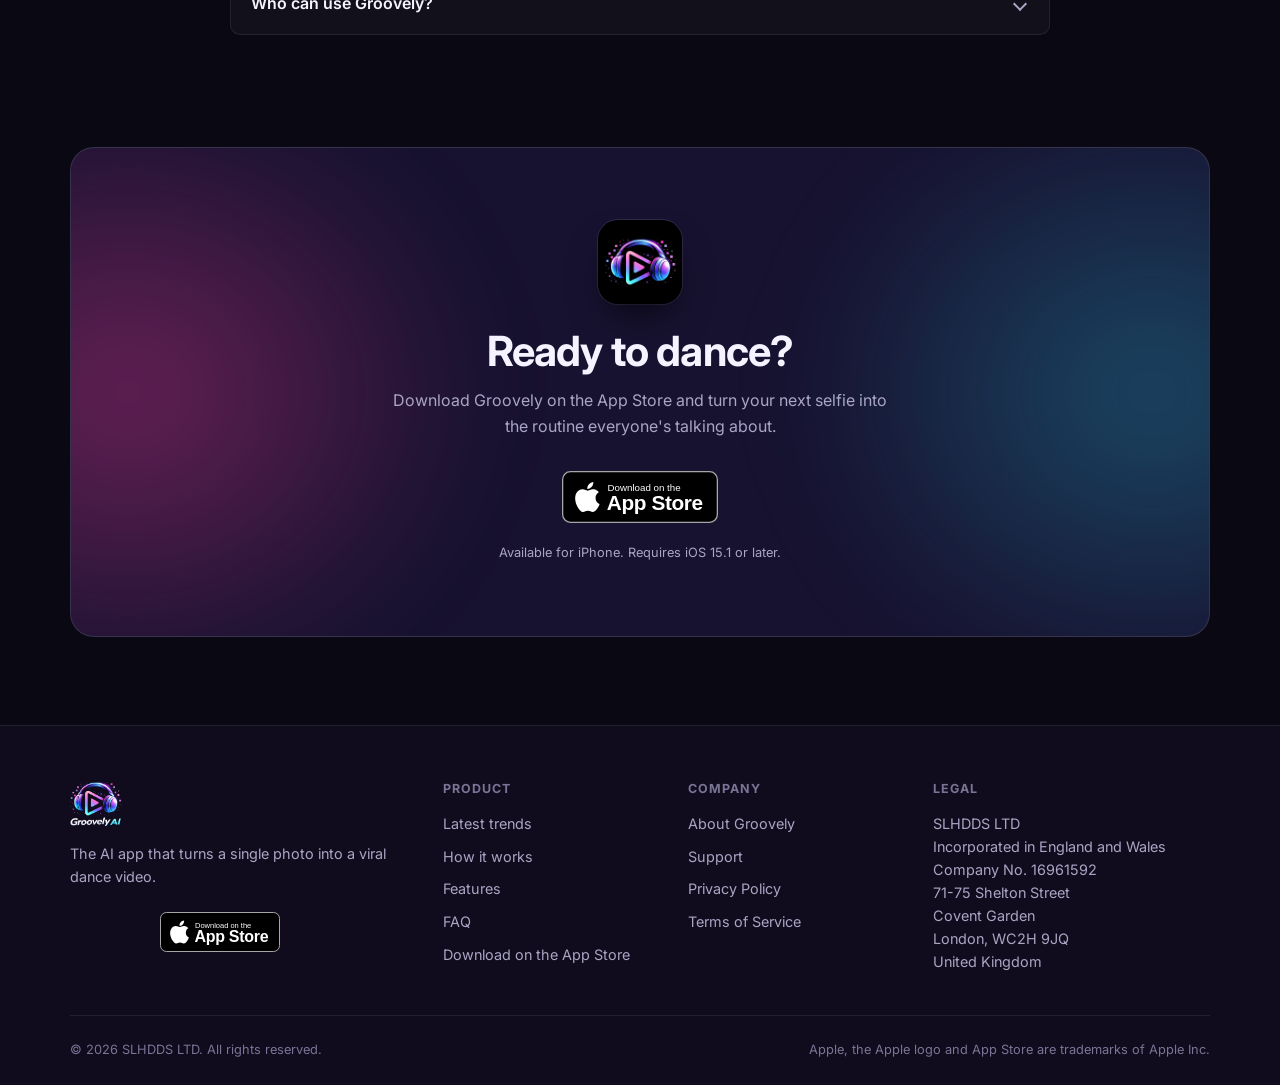
==== commit 9ff8cc65: "Redesign corporate site: professional layout, App Store CTA in hero, new sections - New hero with Ap" ====
--- a/index.html
+++ b/index.html
@@ -3,216 +3,457 @@
 <head>
     <meta charset="UTF-8">
     <meta name="viewport" content="width=device-width, initial-scale=1.0">
-    <title>Groovely AI - Dance Trends & User Videos</title>
+    <title>Groovely AI — Turn a photo into a viral dance video</title>
+    <meta name="description" content="Groovely AI is the iPhone app that turns a single photo into a dance video. Upload a selfie, pick a trending dance, and let the AI do the moves. Available on the App Store.">
+    <meta name="theme-color" content="#0a0812">
+    <link rel="icon" type="image/png" href="favicon.png">
+    <link rel="apple-touch-icon" href="app-icon.png">
+
+    <meta property="og:type" content="website">
+    <meta property="og:site_name" content="Groovely AI">
+    <meta property="og:title" content="Groovely AI — Turn a photo into a viral dance video">
+    <meta property="og:description" content="Upload a selfie, pick a trending dance, and let the AI do the moves. Available now on the App Store.">
+    <meta property="og:image" content="https://groovely.ai/groovely-logo.png">
+    <meta property="og:url" content="https://groovely.ai/">
+    <meta name="twitter:card" content="summary_large_image">
+
+    <link rel="preconnect" href="https://fonts.googleapis.com">
+    <link rel="preconnect" href="https://fonts.gstatic.com" crossorigin>
+    <link href="https://fonts.googleapis.com/css2?family=Inter:wght@400;500;600;700;800&display=swap" rel="stylesheet">
     <link rel="stylesheet" href="styles.css">
 </head>
 <body>
+
+    <!-- Reusable SVG symbols -->
+    <svg width="0" height="0" style="position:absolute" aria-hidden="true" focusable="false">
+        <defs>
+            <!-- App Store badge -->
+            <symbol id="badge-appstore" viewBox="0 0 120 40">
+                <rect x="0.5" y="0.5" width="119" height="39" rx="6" fill="#000" stroke="#a6a6a6"/>
+                <g transform="translate(8 8.5) scale(0.96)" fill="#fff">
+                    <path d="M12.152 6.896c-.948 0-2.415-1.078-3.96-1.04-2.04.027-3.91 1.183-4.961 3.014-2.117 3.675-.546 9.103 1.519 12.09 1.013 1.454 2.208 3.09 3.792 3.039 1.52-.065 2.09-.987 3.935-.987 1.831 0 2.35.987 3.96.948 1.637-.026 2.676-1.48 3.676-2.948 1.156-1.688 1.636-3.325 1.662-3.415-.039-.013-3.182-1.221-3.22-4.857-.026-3.04 2.48-4.494 2.597-4.559-1.429-2.09-3.623-2.324-4.39-2.376-2-.156-3.675 1.09-4.61 1.09zM15.53 3.83c.843-1.012 1.4-2.427 1.245-3.83-1.207.052-2.662.805-3.532 1.818-.78.896-1.454 2.338-1.273 3.714 1.338.104 2.715-.688 3.559-1.701"/>
+                </g>
+                <text x="35" y="15.5" fill="#fff" font-family="-apple-system, BlinkMacSystemFont, 'Helvetica Neue', Helvetica, Arial, sans-serif" font-size="7.5">Download on the</text>
+                <text x="34.5" y="30" fill="#fff" font-family="-apple-system, BlinkMacSystemFont, 'Helvetica Neue', Helvetica, Arial, sans-serif" font-size="16" font-weight="600" letter-spacing="-0.3">App Store</text>
+            </symbol>
+        </defs>
+    </svg>
+
     <!-- Navigation -->
-    <nav class="navbar">
+    <header class="navbar" id="navbar">
         <div class="container">
-            <div class="nav-brand">
-                <img src="groovely-logo.png" alt="Groovely AI" class="logo">
-                <h1>Groovely AI</h1>
-            </div>
-            <button class="nav-toggle" aria-label="Toggle navigation">
-                <span></span>
-                <span></span>
-                <span></span>
-            </button>
-            <ul class="nav-menu">
-                <li><a href="#home">Home</a></li>
-                <li><a href="#trends">Trends</a></li>
-                <li><a href="#videos">Videos</a></li>
-                <li><a href="#about">About</a></li>
-            </ul>
+            <a class="nav-brand" href="#home" aria-label="Groovely AI home">
+                <img src="app-icon.png" alt="" class="logo-mark" width="34" height="34">
+                <img src="groovely-wordmark.png" alt="Groovely AI" class="logo-word">
+            </a>
+
+            <nav aria-label="Primary">
+                <ul class="nav-menu" id="nav-menu">
+                    <li><a href="#trends">Trends</a></li>
+                    <li><a href="#how-it-works">How it works</a></li>
+                    <li><a href="#features">Features</a></li>
+                    <li><a href="#about">About</a></li>
+                    <li><a href="#faq">FAQ</a></li>
+                    <li class="nav-menu-cta">
+                        <a class="appstore-badge" href="https://apps.apple.com/app/groovely/id6754492063" target="_blank" rel="noopener" aria-label="Download Groovely on the App Store">
+                            <svg role="img" aria-hidden="true"><use href="#badge-appstore"/></svg>
+                        </a>
+                    </li>
+                </ul>
+            </nav>
+
+            <div class="nav-actions">
+                <a class="btn btn-primary btn-small nav-cta" href="https://apps.apple.com/app/groovely/id6754492063" target="_blank" rel="noopener">Get the app</a>
+                <button class="nav-toggle" id="nav-toggle" aria-label="Toggle navigation" aria-controls="nav-menu" aria-expanded="false">
+                    <span></span>
+                    <span></span>
+                    <span></span>
+                </button>
+            </div>
         </div>
-    </nav>
-
-    <!-- Hero Section -->
-    <section id="home" class="hero">
-        <div class="hero-content">
-            <h2 class="hero-title">Dance to the Beat of Trends</h2>
-            <p class="hero-subtitle">Join the movement. Create. Share. Groove.</p>
-            <div class="hero-buttons">
-                <button class="btn btn-primary">Upload Video</button>
-                <button class="btn btn-secondary">Explore Trends</button>
-            </div>
-        </div>
-    </section>
-
-    <!-- Features Section -->
-    <section id="trends" class="features">
-        <div class="container">
-            <h2 class="section-title">Latest Dance Trends</h2>
-            <div class="trends-grid">
-                <div class="trend-card">
-                    <div class="trend-image">
-                        <video muted loop playsinline>
+    </header>
+
+    <main>
+        <!-- Hero -->
+        <section id="home" class="hero">
+            <div class="hero-bg" aria-hidden="true"></div>
+            <div class="container">
+                <div class="hero-copy">
+                    <p class="eyebrow">Now on the App Store</p>
+                    <h1 class="hero-title">Turn one photo into a <span class="grad-text">viral dance video</span>.</h1>
+                    <p class="hero-sub">Upload a selfie, pick a trending dance, and Groovely's AI puts you in the routine. No filming, no rehearsing, no account required.</p>
+
+                    <div class="hero-actions">
+                        <a class="appstore-badge" href="https://apps.apple.com/app/groovely/id6754492063" target="_blank" rel="noopener" aria-label="Download Groovely on the App Store">
+                            <svg role="img" aria-hidden="true"><use href="#badge-appstore"/></svg>
+                        </a>
+                        <a class="btn btn-ghost" href="#trends">
+                            See what's trending
+                            <svg class="arrow" width="16" height="16" viewBox="0 0 24 24" fill="none" stroke="currentColor" stroke-width="2" stroke-linecap="round" stroke-linejoin="round" aria-hidden="true"><path d="M5 12h14M13 6l6 6-6 6"/></svg>
+                        </a>
+                    </div>
+
+                    <a class="app-meta" href="https://apps.apple.com/app/groovely/id6754492063" target="_blank" rel="noopener">
+                        <img src="app-icon.png" alt="Groovely app icon" width="48" height="48">
+                        <div>
+                            <strong>Groovely: AI Video Generator</strong>
+                            <span>iPhone &middot; Requires iOS 15.1 or later &middot; 18+</span>
+                        </div>
+                    </a>
+                </div>
+
+                <div class="hero-visual">
+                    <div class="phone">
+                        <div class="phone-screen">
+                            <video muted loop playsinline autoplay preload="metadata" poster="videos/template-5-poster.jpg" data-autoplay>
+                                <source src="videos/template-5.mp4" type="video/mp4">
+                            </video>
+                            <div class="phone-ui" aria-hidden="true">
+                                <strong>Pick a dance</strong>
+                                <span>Then upload one photo. That's it.</span>
+                                <div class="fake-btn">Create my video</div>
+                            </div>
+                        </div>
+                    </div>
+
+                    <div class="chip chip-1" aria-hidden="true">
+                        <svg viewBox="0 0 24 24" fill="none" stroke="#22d3ee" stroke-width="2" stroke-linecap="round" stroke-linejoin="round"><path d="M12 3v18M3 12h18"/></svg>
+                        60+ dance templates
+                    </div>
+                    <div class="chip chip-2" aria-hidden="true">
+                        <svg viewBox="0 0 24 24" fill="none" stroke="#ff3d9a" stroke-width="2" stroke-linecap="round" stroke-linejoin="round"><path d="M20 6L9 17l-5-5"/></svg>
+                        No account needed
+                    </div>
+                </div>
+            </div>
+        </section>
+
+        <!-- Trust strip -->
+        <section class="trust" aria-label="Key facts">
+            <div class="container">
+                <div class="trust-grid">
+                    <div class="trust-item">
+                        <strong>60+</strong>
+                        <span>Trending dance templates</span>
+                    </div>
+                    <div class="trust-item">
+                        <strong>1 photo</strong>
+                        <span>Is all it takes to get started</span>
+                    </div>
+                    <div class="trust-item">
+                        <strong>Zero sign-up</strong>
+                        <span>No account, no email, no password</span>
+                    </div>
+                    <div class="trust-item">
+                        <strong>No AI training</strong>
+                        <span>Your photos are only ever used to make your video</span>
+                    </div>
+                </div>
+            </div>
+        </section>
+
+        <!-- Latest Dance Trends -->
+        <section id="trends" class="section">
+            <div class="container">
+                <div class="section-head-row">
+                    <div class="section-head reveal">
+                        <p class="eyebrow">Trending now</p>
+                        <h2 class="section-title">Latest Dance Trends</h2>
+                        <p class="section-lead">The moves everyone is doing right now. Pick one, upload a photo, and you're in the routine.</p>
+                    </div>
+                    <a class="btn btn-ghost reveal" href="https://apps.apple.com/app/groovely/id6754492063" target="_blank" rel="noopener">
+                        Browse all templates
+                        <svg class="arrow" width="16" height="16" viewBox="0 0 24 24" fill="none" stroke="currentColor" stroke-width="2" stroke-linecap="round" stroke-linejoin="round" aria-hidden="true"><path d="M5 12h14M13 6l6 6-6 6"/></svg>
+                    </a>
+                </div>
+
+                <div class="trends-grid">
+                    <article class="trend-card reveal">
+                        <video muted loop playsinline preload="metadata" poster="videos/template-1-poster.jpg" data-autoplay>
                             <source src="videos/template-1.mp4" type="video/mp4">
-                            Your browser does not support the video tag.
                         </video>
-                    </div>
-                    <div class="trend-content">
-                        <h3>Bunny Hop</h3>
-                        <p>Can you do it as well as your friends?</p>
-                        <span class="trend-badge">Hot</span>
-                    </div>
-                </div>
-                <div class="trend-card">
-                    <div class="trend-image">
-                        <video muted loop playsinline>
+                        <span class="badge-pill hot">Hot</span>
+                        <div class="trend-info">
+                            <h3>Bunny Hop</h3>
+                            <p>Can you do it as well as your friends?</p>
+                            <a class="trend-link" href="https://apps.apple.com/app/groovely/id6754492063" target="_blank" rel="noopener">
+                                Try it in the app
+                                <svg viewBox="0 0 24 24" fill="none" stroke="currentColor" stroke-width="2.2" stroke-linecap="round" stroke-linejoin="round" aria-hidden="true"><path d="M5 12h14M13 6l6 6-6 6"/></svg>
+                            </a>
+                        </div>
+                    </article>
+
+                    <article class="trend-card reveal reveal-delay-1">
+                        <video muted loop playsinline preload="metadata" poster="videos/template-6-poster.jpg" data-autoplay>
                             <source src="videos/template-6.mp4" type="video/mp4">
-                            Your browser does not support the video tag.
                         </video>
-                    </div>
-                    <div class="trend-content">
-                        <h3>Viral Moves</h3>
-                        <p>Discover the hottest dance moves taking over social media</p>
-                        <span class="trend-badge">Trending</span>
-                    </div>
-                </div>
-                <div class="trend-card">
-                    <div class="trend-image">
-                        <video muted loop playsinline>
+                        <span class="badge-pill trending">Trending</span>
+                        <div class="trend-info">
+                            <h3>Viral Moves</h3>
+                            <p>The dance taking over social media this week.</p>
+                            <a class="trend-link" href="https://apps.apple.com/app/groovely/id6754492063" target="_blank" rel="noopener">
+                                Try it in the app
+                                <svg viewBox="0 0 24 24" fill="none" stroke="currentColor" stroke-width="2.2" stroke-linecap="round" stroke-linejoin="round" aria-hidden="true"><path d="M5 12h14M13 6l6 6-6 6"/></svg>
+                            </a>
+                        </div>
+                    </article>
+
+                    <article class="trend-card reveal reveal-delay-2">
+                        <video muted loop playsinline preload="metadata" poster="videos/template-7-poster.jpg" data-autoplay>
                             <source src="videos/template-7.mp4" type="video/mp4">
-                            Your browser does not support the video tag.
                         </video>
-                    </div>
-                    <div class="trend-content">
-                        <h3>Choreography Challenges</h3>
-                        <p>Join thousands creating unique choreography</p>
-                        <span class="trend-badge">Hot</span>
-                    </div>
-                </div>
-                <div class="trend-card">
-                    <div class="trend-image">
-                        <video muted loop playsinline>
+                        <span class="badge-pill hot">Hot</span>
+                        <div class="trend-info">
+                            <h3>Choreography Challenges</h3>
+                            <p>Join thousands nailing the full routine.</p>
+                            <a class="trend-link" href="https://apps.apple.com/app/groovely/id6754492063" target="_blank" rel="noopener">
+                                Try it in the app
+                                <svg viewBox="0 0 24 24" fill="none" stroke="currentColor" stroke-width="2.2" stroke-linecap="round" stroke-linejoin="round" aria-hidden="true"><path d="M5 12h14M13 6l6 6-6 6"/></svg>
+                            </a>
+                        </div>
+                    </article>
+
+                    <article class="trend-card reveal reveal-delay-3">
+                        <video muted loop playsinline preload="metadata" poster="videos/template-8-poster.jpg" data-autoplay>
                             <source src="videos/template-8.mp4" type="video/mp4">
-                            Your browser does not support the video tag.
                         </video>
-                    </div>
-                    <div class="trend-content">
-                        <h3>Dance Battles</h3>
-                        <p>Watch epic dance battles from creators worldwide</p>
-                        <span class="trend-badge">New</span>
-                    </div>
-                </div>
-            </div>
-        </div>
-    </section>
-
-    <!-- Video Gallery Section -->
-    <section id="videos" class="video-gallery">
-        <div class="container">
-            <h2 class="section-title">Featured Videos</h2>
-            <div class="gallery-grid">
-                <div class="video-card">
-                    <div class="video-wrapper">
-                        <video controls>
-                            <source src="videos/template-2.mp4" type="video/mp4">
-                            Your browser does not support the video tag.
-                        </video>
-                    </div>
-                    <div class="video-info">
-                        <h4>Amazing Dance Routine</h4>
-                        <p class="video-creator">@dancer123</p>
-                        <div class="video-stats">
-                            <span>❤️ 12.5K</span>
-                            <span>💬 342</span>
-                        </div>
-                    </div>
-                </div>
-                <div class="video-card">
-                    <div class="video-wrapper">
-                        <video controls>
-                            <source src="videos/template-3.mp4" type="video/mp4">
-                            Your browser does not support the video tag.
-                        </video>
-                    </div>
-                    <div class="video-info">
-                        <h4>Trending Choreography</h4>
-                        <p class="video-creator">@groove_master</p>
-                        <div class="video-stats">
-                            <span>❤️ 8.9K</span>
-                            <span>💬 201</span>
-                        </div>
-                    </div>
-                </div>
-                <div class="video-card">
-                    <div class="video-wrapper">
-                        <video controls>
-                            <source src="videos/template-4.mp4" type="video/mp4">
-                            Your browser does not support the video tag.
-                        </video>
-                    </div>
-                    <div class="video-info">
-                        <h4>Epic Dance Battle</h4>
-                        <p class="video-creator">@dance_crew</p>
-                        <div class="video-stats">
-                            <span>❤️ 15.2K</span>
-                            <span>💬 456</span>
-                        </div>
-                    </div>
-                </div>
-                <div class="video-card">
-                    <div class="video-wrapper">
-                        <video controls>
-                            <source src="videos/template-5.mp4" type="video/mp4">
-                            Your browser does not support the video tag.
-                        </video>
-                    </div>
-                    <div class="video-info">
-                        <h4>Viral Dance Challenge</h4>
-                        <p class="video-creator">@trendsetter</p>
-                        <div class="video-stats">
-                            <span>❤️ 22.1K</span>
-                            <span>💬 789</span>
-                        </div>
-                    </div>
-                </div>
-            </div>
-        </div>
-    </section>
-
-    <!-- About Section -->
-    <section id="about" class="about">
-        <div class="container">
-            <h2 class="section-title">About Groovely AI</h2>
-            <div class="about-content">
-                <div class="about-text">
-                    <p>Groovely AI is the ultimate platform for dance enthusiasts to discover, create, and share the latest dance trends. Join our vibrant community of dancers and creators from around the world.</p>
-                    <p>Whether you're a professional dancer or just love to move, Groovely AI is your home for all things dance.</p>
-                </div>
-            </div>
-        </div>
-    </section>
+                        <span class="badge-pill new">New</span>
+                        <div class="trend-info">
+                            <h3>Dance Battles</h3>
+                            <p>Step up and take on creators worldwide.</p>
+                            <a class="trend-link" href="https://apps.apple.com/app/groovely/id6754492063" target="_blank" rel="noopener">
+                                Try it in the app
+                                <svg viewBox="0 0 24 24" fill="none" stroke="currentColor" stroke-width="2.2" stroke-linecap="round" stroke-linejoin="round" aria-hidden="true"><path d="M5 12h14M13 6l6 6-6 6"/></svg>
+                            </a>
+                        </div>
+                    </article>
+                </div>
+            </div>
+        </section>
+
+        <!-- How it works -->
+        <section id="how-it-works" class="section section-alt">
+            <div class="container">
+                <div class="section-head center reveal">
+                    <p class="eyebrow">How it works</p>
+                    <h2 class="section-title">Three steps from selfie to share</h2>
+                    <p class="section-lead">Groovely handles the choreography. You just pick the dance.</p>
+                </div>
+
+                <div class="steps">
+                    <div class="step reveal">
+                        <div class="step-num">1</div>
+                        <h3>Upload a photo</h3>
+                        <p>Take a selfie or choose one from your library. Full-length and upper-body shots both work.</p>
+                    </div>
+                    <div class="step reveal reveal-delay-1">
+                        <div class="step-num">2</div>
+                        <h3>Pick a dance</h3>
+                        <p>Browse 60+ templates, from this week's viral hits to throwback classics like the Macarena and Billie Jean.</p>
+                    </div>
+                    <div class="step reveal reveal-delay-2">
+                        <div class="step-num">3</div>
+                        <h3>Let the AI do the moves</h3>
+                        <p>Groovely's motion engine maps the routine onto you. Save it to your camera roll or share it anywhere.</p>
+                    </div>
+                </div>
+            </div>
+        </section>
+
+        <!-- Features -->
+        <section id="features" class="section">
+            <div class="container">
+                <div class="section-head center reveal">
+                    <p class="eyebrow">Why Groovely</p>
+                    <h2 class="section-title">Built for creators, not editors</h2>
+                    <p class="section-lead">Everything you need to make a scroll-stopping dance video, and nothing you don't.</p>
+                </div>
+
+                <div class="features-grid">
+                    <div class="feature reveal">
+                        <div class="feature-icon">
+                            <svg viewBox="0 0 24 24" aria-hidden="true"><path d="M12 2l1.8 5.2L19 9l-5.2 1.8L12 16l-1.8-5.2L5 9l5.2-1.8z"/><path d="M19 15l.9 2.1L22 18l-2.1.9L19 21l-.9-2.1L16 18l2.1-.9z"/></svg>
+                        </div>
+                        <h3>Motion-accurate AI</h3>
+                        <p>State-of-the-art motion transfer keeps the timing, footwork and style true to the original routine.</p>
+                    </div>
+                    <div class="feature reveal reveal-delay-1">
+                        <div class="feature-icon">
+                            <svg viewBox="0 0 24 24" aria-hidden="true"><path d="M3 17l6-6 4 4 8-8"/><path d="M14 7h7v7"/></svg>
+                        </div>
+                        <h3>Always-fresh trends</h3>
+                        <p>A library of 60+ templates spanning viral hits, seasonal crazes and timeless anthems, with new drops added regularly.</p>
+                    </div>
+                    <div class="feature reveal reveal-delay-2">
+                        <div class="feature-icon">
+                            <svg viewBox="0 0 24 24" aria-hidden="true"><circle cx="12" cy="12" r="9"/><path d="M12 3a9 9 0 0 1 0 18"/><path d="M8 12h8M12 8v8"/></svg>
+                        </div>
+                        <h3>Multiple visual styles</h3>
+                        <p>Go realistic, or reimagine yourself in anime, watercolor, cinematic and more.</p>
+                    </div>
+                    <div class="feature reveal reveal-delay-3">
+                        <div class="feature-icon">
+                            <svg viewBox="0 0 24 24" aria-hidden="true"><path d="M13 2L4 14h7l-1 8 9-12h-7z"/></svg>
+                        </div>
+                        <h3>Zero sign-up</h3>
+                        <p>No account, no email, no password. Install the app and start creating straight away.</p>
+                    </div>
+                    <div class="feature reveal reveal-delay-4">
+                        <div class="feature-icon">
+                            <svg viewBox="0 0 24 24" aria-hidden="true"><rect x="4" y="10" width="16" height="11" rx="2"/><path d="M8 10V7a4 4 0 0 1 8 0v3"/></svg>
+                        </div>
+                        <h3>Private by design</h3>
+                        <p>Your photos are used only to generate your video. They are never used to train AI models, and you can delete them at any time.</p>
+                    </div>
+                    <div class="feature reveal reveal-delay-5">
+                        <div class="feature-icon">
+                            <svg viewBox="0 0 24 24" aria-hidden="true"><path d="M4 12v7a1 1 0 0 0 1 1h14a1 1 0 0 0 1-1v-7"/><path d="M12 3v12M7 8l5-5 5 5"/></svg>
+                        </div>
+                        <h3>Save and share anywhere</h3>
+                        <p>Export straight to your camera roll and post to TikTok, Instagram, or wherever your audience is.</p>
+                    </div>
+                </div>
+            </div>
+        </section>
+
+        <!-- About -->
+        <section id="about" class="section section-alt">
+            <div class="container">
+                <div class="about-grid">
+                    <div class="about-text reveal">
+                        <p class="eyebrow">About Groovely</p>
+                        <h2 class="section-title">Making dance culture something everyone can join</h2>
+                        <p>Groovely AI started with a simple idea: the best dance trends should be for everyone, not just the people who can learn a routine in an afternoon. Our app uses generative video to let anyone step into the moves they see online, using nothing more than a photo.</p>
+                        <p>Groovely is built and operated by SLHDDS LTD, an independent software company based in London, United Kingdom. We take privacy seriously: there are no accounts, no tracking profiles, and your images are used solely to create the videos you ask for.</p>
+                        <p>Questions, feedback or press enquiries? We'd love to hear from you at <a href="mailto:support@groovely.ai" style="color: var(--cyan);">support@groovely.ai</a>.</p>
+                    </div>
+
+                    <div class="about-card reveal reveal-delay-1">
+                        <h3>Company details</h3>
+                        <dl>
+                            <div>
+                                <dt>Company</dt>
+                                <dd>SLHDDS LTD</dd>
+                            </div>
+                            <div>
+                                <dt>Company number</dt>
+                                <dd>16961592</dd>
+                            </div>
+                            <div>
+                                <dt>Incorporated in</dt>
+                                <dd>England and Wales</dd>
+                            </div>
+                            <div>
+                                <dt>Support</dt>
+                                <dd><a href="mailto:support@groovely.ai">support@groovely.ai</a></dd>
+                            </div>
+                            <div style="grid-column: 1 / -1;">
+                                <dt>Registered office</dt>
+                                <dd>71-75 Shelton Street, Covent Garden, London, WC2H 9JQ, United Kingdom</dd>
+                            </div>
+                        </dl>
+                    </div>
+                </div>
+            </div>
+        </section>
+
+        <!-- FAQ -->
+        <section id="faq" class="section">
+            <div class="container">
+                <div class="section-head center reveal">
+                    <p class="eyebrow">FAQ</p>
+                    <h2 class="section-title">Frequently asked questions</h2>
+                </div>
+
+                <div class="faq-list reveal">
+                    <details class="faq-item">
+                        <summary>Do I need an account to use Groovely?</summary>
+                        <p>No. Groovely never asks for a name, email address or password. Install the app from the App Store and you can start creating immediately.</p>
+                    </details>
+                    <details class="faq-item">
+                        <summary>What kind of photo works best?</summary>
+                        <p>A clear, well-lit photo of one person facing the camera. Full-length shots give the AI the most to work with, but upper-body photos work too. The app shows framing guides when you upload.</p>
+                    </details>
+                    <details class="faq-item">
+                        <summary>How does pricing work?</summary>
+                        <p>Groovely runs on coins. A subscription tops up your coin balance, and each video you generate spends a few coins. Subscriptions are billed through your Apple ID and can be managed or cancelled at any time in your iPhone settings.</p>
+                    </details>
+                    <details class="faq-item">
+                        <summary>What happens to my photos?</summary>
+                        <p>Your photos are used solely to generate the videos you request. They are never used to train AI models, never sold or shared for advertising, and can be deleted from within the app. See our <a href="privacy-policy.html" style="color: var(--cyan);">Privacy Policy</a> for full details.</p>
+                    </details>
+                    <details class="faq-item">
+                        <summary>Who can use Groovely?</summary>
+                        <p>Groovely is available for iPhone running iOS 15.1 or later and is intended for users aged 18 and over.</p>
+                    </details>
+                </div>
+            </div>
+        </section>
+
+        <!-- CTA -->
+        <section class="cta">
+            <div class="container">
+                <div class="cta-inner reveal">
+                    <img class="cta-icon" src="app-icon.png" alt="Groovely app icon" width="84" height="84">
+                    <h2>Ready to dance?</h2>
+                    <p>Download Groovely on the App Store and turn your next selfie into the routine everyone's talking about.</p>
+                    <div class="cta-actions">
+                        <a class="appstore-badge" href="https://apps.apple.com/app/groovely/id6754492063" target="_blank" rel="noopener" aria-label="Download Groovely on the App Store">
+                            <svg role="img" aria-hidden="true"><use href="#badge-appstore"/></svg>
+                        </a>
+                    </div>
+                    <p class="cta-note" style="margin-top: 1.25rem; margin-bottom: 0;">Available for iPhone. Requires iOS 15.1 or later.</p>
+                </div>
+            </div>
+        </section>
+    </main>
 
     <!-- Footer -->
     <footer class="footer">
         <div class="container">
             <div class="footer-content">
                 <div class="footer-section">
-                    <img src="groovely-logo.png" alt="Groovely AI" class="footer-logo">
-                    <h3>Groovely AI</h3>
-                    <p>The platform for dance trends and user-generated content.</p>
+                    <img src="groovely-logo-assets/groovely-logo.png" alt="Groovely AI" class="footer-logo">
+                    <p>The AI app that turns a single photo into a viral dance video.</p>
+                    <a class="appstore-badge" href="https://apps.apple.com/app/groovely/id6754492063" target="_blank" rel="noopener" aria-label="Download Groovely on the App Store">
+                        <svg role="img" aria-hidden="true"><use href="#badge-appstore"/></svg>
+                    </a>
                 </div>
                 <div class="footer-section">
-                    <h4>Quick Links</h4>
+                    <h4>Product</h4>
                     <ul>
-                        <li><a href="#home">Home</a></li>
-                        <li><a href="#trends">Trends</a></li>
-                        <li><a href="#videos">Videos</a></li>
-                        <li><a href="#about">About</a></li>
+                        <li><a href="#trends">Latest trends</a></li>
+                        <li><a href="#how-it-works">How it works</a></li>
+                        <li><a href="#features">Features</a></li>
+                        <li><a href="#faq">FAQ</a></li>
+                        <li><a href="https://apps.apple.com/app/groovely/id6754492063" target="_blank" rel="noopener">Download on the App Store</a></li>
+                    </ul>
+                </div>
+                <div class="footer-section">
+                    <h4>Company</h4>
+                    <ul>
+                        <li><a href="#about">About Groovely</a></li>
+                        <li><a href="mailto:support@groovely.ai">Support</a></li>
+                        <li><a href="privacy-policy.html">Privacy Policy</a></li>
+                        <li><a href="terms-of-service.html">Terms of Service</a></li>
                     </ul>
                 </div>
                 <div class="footer-section">
                     <h4>Legal</h4>
-                    <p>SLHDDS LTD</p>
-                    <p>Incorporated in England and Wales</p>
+                    <address>
+                        SLHDDS LTD<br>
+                        Incorporated in England and Wales<br>
+                        Company No. 16961592<br>
+                        71-75 Shelton Street<br>
+                        Covent Garden<br>
+                        London, WC2H 9JQ<br>
+                        United Kingdom
+                    </address>
                 </div>
             </div>
             <div class="footer-bottom">
-                <p>&copy; 2024 Groovely AI. All rights reserved.</p>
+                <p>&copy; 2026 SLHDDS LTD. All rights reserved.</p>
+                <p>Apple, the Apple logo and App Store are trademarks of Apple Inc.</p>
             </div>
         </div>
     </footer>
--- a/styles.css
+++ b/styles.css
@@ -1,597 +1,1464 @@
-/* Reset and Base Styles */
-* {
+/* ==========================================================================
+   Groovely AI — corporate site styles
+   ========================================================================== */
+
+:root {
+    --bg: #0a0812;
+    --bg-2: #100c1d;
+    --bg-3: #171230;
+    --surface: rgba(255, 255, 255, 0.035);
+    --surface-hover: rgba(255, 255, 255, 0.06);
+    --border: rgba(255, 255, 255, 0.08);
+    --border-strong: rgba(255, 255, 255, 0.14);
+
+    --text: #f5f3ff;
+    --muted: #aaa5c4;
+    --dim: #7a7496;
+
+    --pink: #ff3d9a;
+    --violet: #8b5cf6;
+    --cyan: #22d3ee;
+    --grad: linear-gradient(120deg, #ff3d9a 0%, #8b5cf6 55%, #22d3ee 100%);
+    --grad-soft: linear-gradient(120deg, rgba(255, 61, 154, 0.18), rgba(139, 92, 246, 0.18), rgba(34, 211, 238, 0.18));
+
+    --radius-sm: 10px;
+    --radius: 16px;
+    --radius-lg: 24px;
+    --nav-h: 72px;
+    --container: 1180px;
+
+    --font: 'Inter', -apple-system, BlinkMacSystemFont, 'Segoe UI', Roboto, Helvetica, Arial, sans-serif;
+
+    --shadow-card: 0 1px 0 rgba(255, 255, 255, 0.04) inset, 0 20px 50px -30px rgba(0, 0, 0, 0.8);
+    --ease: cubic-bezier(0.22, 1, 0.36, 1);
+}
+
+*,
+*::before,
+*::after {
+    box-sizing: border-box;
     margin: 0;
     padding: 0;
-    box-sizing: border-box;
-}
-
-:root {
-    --dark-bg: #0a0a0f;
-    --dark-secondary: #1a1a24;
-    --dark-tertiary: #2a2a34;
-    --pink-accent: #ff006e;
-    --purple-accent: #8338ec;
-    --pink-glow: rgba(255, 0, 110, 0.3);
-    --purple-glow: rgba(131, 56, 236, 0.3);
-    --text-primary: #ffffff;
-    --text-secondary: #b0b0b0;
-    --gradient: linear-gradient(135deg, var(--pink-accent), var(--purple-accent));
+}
+
+html {
+    scroll-behavior: smooth;
+    scroll-padding-top: calc(var(--nav-h) + 16px);
+    -webkit-text-size-adjust: 100%;
 }
 
 body {
-    font-family: -apple-system, BlinkMacSystemFont, 'Segoe UI', Roboto, Oxygen, Ubuntu, Cantarell, sans-serif;
-    background-color: var(--dark-bg);
-    color: var(--text-primary);
+    font-family: var(--font);
+    font-size: 16px;
     line-height: 1.6;
+    color: var(--text);
+    background-color: var(--bg);
+    -webkit-font-smoothing: antialiased;
+    -moz-osx-font-smoothing: grayscale;
     overflow-x: hidden;
+}
+
+img,
+video,
+svg {
+    display: block;
+    max-width: 100%;
+}
+
+a {
+    color: inherit;
+    text-decoration: none;
+}
+
+button {
+    font: inherit;
+    color: inherit;
+}
+
+ul {
+    list-style: none;
+}
+
+:focus-visible {
+    outline: 2px solid var(--cyan);
+    outline-offset: 3px;
+    border-radius: 4px;
 }
 
 .container {
     width: 100%;
-    max-width: 1200px;
+    max-width: var(--container);
     margin: 0 auto;
     padding: 0 20px;
 }
 
-/* Navigation */
+.visually-hidden {
+    position: absolute;
+    width: 1px;
+    height: 1px;
+    overflow: hidden;
+    clip: rect(0 0 0 0);
+    white-space: nowrap;
+}
+
+/* --------------------------------------------------------------------------
+   Typography
+   -------------------------------------------------------------------------- */
+
+h1,
+h2,
+h3,
+h4 {
+    font-weight: 700;
+    letter-spacing: -0.02em;
+    line-height: 1.15;
+    color: var(--text);
+}
+
+.grad-text {
+    background: var(--grad);
+    -webkit-background-clip: text;
+    background-clip: text;
+    -webkit-text-fill-color: transparent;
+    color: transparent;
+}
+
+.eyebrow {
+    display: inline-flex;
+    align-items: center;
+    gap: 0.5rem;
+    font-size: 0.8rem;
+    font-weight: 600;
+    letter-spacing: 0.08em;
+    text-transform: uppercase;
+    color: var(--cyan);
+    margin-bottom: 1rem;
+}
+
+.eyebrow::before {
+    content: '';
+    width: 6px;
+    height: 6px;
+    border-radius: 50%;
+    background: var(--cyan);
+    box-shadow: 0 0 10px var(--cyan);
+}
+
+.section-head {
+    max-width: 680px;
+    margin-bottom: 3rem;
+}
+
+.section-head.center {
+    text-align: center;
+    margin-left: auto;
+    margin-right: auto;
+}
+
+.section-head.center .eyebrow {
+    justify-content: center;
+}
+
+.section-title {
+    font-size: clamp(1.9rem, 1.4rem + 2vw, 2.75rem);
+    margin-bottom: 0.9rem;
+}
+
+.section-lead {
+    font-size: 1.1rem;
+    color: var(--muted);
+    max-width: 60ch;
+}
+
+.section-head.center .section-lead {
+    margin: 0 auto;
+}
+
+/* --------------------------------------------------------------------------
+   Buttons & badges
+   -------------------------------------------------------------------------- */
+
+.btn {
+    display: inline-flex;
+    align-items: center;
+    justify-content: center;
+    gap: 0.5rem;
+    padding: 0.8rem 1.4rem;
+    border-radius: 999px;
+    font-weight: 600;
+    font-size: 0.95rem;
+    border: 1px solid transparent;
+    cursor: pointer;
+    transition: transform 0.25s var(--ease), background-color 0.25s, border-color 0.25s, box-shadow 0.25s;
+    white-space: nowrap;
+}
+
+.btn-primary {
+    background: var(--text);
+    color: #0a0812;
+}
+
+.btn-primary:hover {
+    transform: translateY(-1px);
+    box-shadow: 0 10px 30px -10px rgba(255, 255, 255, 0.35);
+}
+
+.btn-ghost {
+    background: transparent;
+    border-color: var(--border-strong);
+    color: var(--text);
+}
+
+.btn-ghost:hover {
+    background: var(--surface-hover);
+    border-color: rgba(255, 255, 255, 0.25);
+}
+
+.btn-small {
+    padding: 0.55rem 1.05rem;
+    font-size: 0.875rem;
+}
+
+.btn .arrow {
+    transition: transform 0.25s var(--ease);
+}
+
+.btn:hover .arrow {
+    transform: translateX(3px);
+}
+
+/* App Store badge (inline SVG) */
+.appstore-badge {
+    display: inline-block;
+    line-height: 0;
+    border-radius: 8px;
+    transition: transform 0.25s var(--ease), box-shadow 0.25s;
+}
+
+.appstore-badge svg {
+    height: 52px;
+    width: auto;
+}
+
+.appstore-badge:hover {
+    transform: translateY(-1px);
+    box-shadow: 0 12px 30px -12px rgba(255, 255, 255, 0.35);
+}
+
+.badge-pill {
+    display: inline-block;
+    padding: 0.25rem 0.7rem;
+    border-radius: 999px;
+    font-size: 0.72rem;
+    font-weight: 700;
+    letter-spacing: 0.06em;
+    text-transform: uppercase;
+    color: #fff;
+    background: rgba(10, 8, 18, 0.65);
+    border: 1px solid rgba(255, 255, 255, 0.18);
+    backdrop-filter: blur(8px);
+    -webkit-backdrop-filter: blur(8px);
+}
+
+.badge-pill.hot {
+    background: linear-gradient(120deg, #ff3d9a, #ff6a3d);
+    border-color: transparent;
+}
+
+.badge-pill.trending {
+    background: linear-gradient(120deg, #8b5cf6, #ff3d9a);
+    border-color: transparent;
+}
+
+.badge-pill.new {
+    background: linear-gradient(120deg, #22d3ee, #8b5cf6);
+    border-color: transparent;
+}
+
+/* --------------------------------------------------------------------------
+   Navigation
+   -------------------------------------------------------------------------- */
+
 .navbar {
     position: fixed;
     top: 0;
-    width: 100%;
-    background-color: rgba(10, 10, 15, 0.95);
-    backdrop-filter: blur(10px);
+    left: 0;
+    right: 0;
+    height: var(--nav-h);
     z-index: 1000;
-    padding: 1rem 0;
-    border-bottom: 1px solid rgba(255, 0, 110, 0.2);
+    background: rgba(10, 8, 18, 0.6);
+    backdrop-filter: blur(14px) saturate(140%);
+    -webkit-backdrop-filter: blur(14px) saturate(140%);
+    border-bottom: 1px solid transparent;
+    transition: border-color 0.3s, background-color 0.3s;
+}
+
+.navbar.scrolled {
+    background: rgba(10, 8, 18, 0.85);
+    border-bottom-color: var(--border);
 }
 
 .navbar .container {
+    height: 100%;
     display: flex;
+    align-items: center;
     justify-content: space-between;
-    align-items: center;
+    gap: 1.5rem;
 }
 
 .nav-brand {
     display: flex;
     align-items: center;
     gap: 0.75rem;
-}
-
-.nav-brand .logo {
+    flex-shrink: 0;
+}
+
+.nav-brand .logo-mark {
+    width: 34px;
+    height: 34px;
+    border-radius: 9px;
+    box-shadow: 0 0 0 1px rgba(255, 255, 255, 0.12);
+}
+
+.nav-brand .logo-word {
+    height: 20px;
+    width: auto;
+}
+
+.nav-menu {
+    display: none;
+    align-items: center;
+    gap: 2rem;
+}
+
+.nav-menu a {
+    font-size: 0.92rem;
+    font-weight: 500;
+    color: var(--muted);
+    transition: color 0.2s;
+    position: relative;
+    padding: 0.25rem 0;
+}
+
+.nav-menu a:hover,
+.nav-menu a.active {
+    color: var(--text);
+}
+
+.nav-menu a::after {
+    content: '';
+    position: absolute;
+    left: 0;
+    right: 0;
+    bottom: -4px;
+    height: 2px;
+    border-radius: 2px;
+    background: var(--grad);
+    transform: scaleX(0);
+    transform-origin: left;
+    transition: transform 0.25s var(--ease);
+}
+
+.nav-menu a.active::after {
+    transform: scaleX(1);
+}
+
+.nav-actions {
+    display: flex;
+    align-items: center;
+    gap: 0.75rem;
+}
+
+.nav-cta {
+    display: none;
+}
+
+.nav-toggle {
+    display: inline-flex;
+    flex-direction: column;
+    justify-content: center;
+    gap: 5px;
+    width: 42px;
+    height: 42px;
+    padding: 0 10px;
+    background: var(--surface);
+    border: 1px solid var(--border);
+    border-radius: var(--radius-sm);
+    cursor: pointer;
+}
+
+.nav-toggle span {
+    display: block;
+    height: 2px;
+    width: 100%;
+    background: var(--text);
+    border-radius: 2px;
+    transition: transform 0.3s var(--ease), opacity 0.2s;
+}
+
+.nav-toggle[aria-expanded="true"] span:nth-child(1) {
+    transform: translateY(7px) rotate(45deg);
+}
+
+.nav-toggle[aria-expanded="true"] span:nth-child(2) {
+    opacity: 0;
+}
+
+.nav-toggle[aria-expanded="true"] span:nth-child(3) {
+    transform: translateY(-7px) rotate(-45deg);
+}
+
+/* Mobile drawer */
+.nav-menu.open {
+    display: flex;
+    flex-direction: column;
+    align-items: stretch;
+    gap: 0;
+    position: fixed;
+    top: var(--nav-h);
+    left: 0;
+    right: 0;
+    padding: 0.75rem 20px 1.25rem;
+    background: rgba(10, 8, 18, 0.97);
+    border-bottom: 1px solid var(--border);
+    backdrop-filter: blur(14px);
+    -webkit-backdrop-filter: blur(14px);
+}
+
+.nav-menu.open a {
+    display: block;
+    padding: 0.9rem 0;
+    font-size: 1.05rem;
+    border-bottom: 1px solid var(--border);
+}
+
+.nav-menu.open a::after {
+    display: none;
+}
+
+.nav-menu.open li:last-child a {
+    border-bottom: none;
+}
+
+.nav-menu.open .nav-menu-cta {
+    margin-top: 0.75rem;
+}
+
+.nav-menu.open .nav-menu-cta a {
+    border: none;
+    padding: 0;
+}
+
+/* --------------------------------------------------------------------------
+   Hero
+   -------------------------------------------------------------------------- */
+
+.hero {
+    position: relative;
+    padding: calc(var(--nav-h) + 3.5rem) 0 4rem;
+    overflow: hidden;
+}
+
+.hero-bg {
+    position: absolute;
+    inset: 0;
+    pointer-events: none;
+    z-index: 0;
+}
+
+.hero-bg::before {
+    content: '';
+    position: absolute;
+    top: -20%;
+    left: 50%;
+    width: 1200px;
+    height: 900px;
+    transform: translateX(-50%);
+    background:
+        radial-gradient(closest-side at 30% 40%, rgba(255, 61, 154, 0.22), transparent 70%),
+        radial-gradient(closest-side at 70% 35%, rgba(139, 92, 246, 0.28), transparent 70%),
+        radial-gradient(closest-side at 55% 80%, rgba(34, 211, 238, 0.14), transparent 70%);
+    filter: blur(40px);
+}
+
+.hero-bg::after {
+    content: '';
+    position: absolute;
+    inset: 0;
+    background-image:
+        linear-gradient(rgba(255, 255, 255, 0.035) 1px, transparent 1px),
+        linear-gradient(90deg, rgba(255, 255, 255, 0.035) 1px, transparent 1px);
+    background-size: 48px 48px;
+    mask-image: radial-gradient(ellipse at 50% 30%, #000 20%, transparent 70%);
+    -webkit-mask-image: radial-gradient(ellipse at 50% 30%, #000 20%, transparent 70%);
+}
+
+.hero .container {
+    position: relative;
+    z-index: 1;
+    display: grid;
+    grid-template-columns: 1fr;
+    gap: 3.5rem;
+    align-items: center;
+}
+
+.hero-copy {
+    text-align: center;
+}
+
+.hero-title {
+    font-size: clamp(2.4rem, 1.6rem + 4vw, 4.1rem);
+    letter-spacing: -0.03em;
+    margin-bottom: 1.25rem;
+}
+
+.hero-sub {
+    font-size: clamp(1.05rem, 0.95rem + 0.5vw, 1.25rem);
+    color: var(--muted);
+    max-width: 54ch;
+    margin: 0 auto 2rem;
+}
+
+.hero-actions {
+    display: flex;
+    flex-wrap: wrap;
+    gap: 1rem;
+    align-items: center;
+    justify-content: center;
+    margin-bottom: 2rem;
+}
+
+.app-meta {
+    display: inline-flex;
+    align-items: center;
+    gap: 0.9rem;
+    padding: 0.7rem 1rem 0.7rem 0.7rem;
+    border: 1px solid var(--border);
+    border-radius: 14px;
+    background: var(--surface);
+    text-align: left;
+}
+
+.app-meta img {
+    width: 48px;
+    height: 48px;
+    border-radius: 11px;
+    flex-shrink: 0;
+    box-shadow: 0 6px 16px -6px rgba(0, 0, 0, 0.7);
+}
+
+.app-meta strong {
+    display: block;
+    font-size: 0.95rem;
+    font-weight: 600;
+    line-height: 1.3;
+}
+
+.app-meta span {
+    display: block;
+    font-size: 0.8rem;
+    color: var(--dim);
+}
+
+/* Phone mockup */
+.hero-visual {
+    position: relative;
+    display: flex;
+    justify-content: center;
+}
+
+.phone {
+    position: relative;
+    width: 290px;
+    aspect-ratio: 9 / 19;
+    border-radius: 44px;
+    background: #0d0a18;
+    border: 1px solid rgba(255, 255, 255, 0.16);
+    padding: 10px;
+    box-shadow:
+        0 0 0 1px rgba(0, 0, 0, 0.6),
+        0 40px 80px -30px rgba(0, 0, 0, 0.9),
+        0 0 120px -30px rgba(139, 92, 246, 0.6);
+}
+
+.phone::before {
+    content: '';
+    position: absolute;
+    top: 20px;
+    left: 50%;
+    transform: translateX(-50%);
+    width: 90px;
+    height: 26px;
+    border-radius: 999px;
+    background: #050409;
+    z-index: 3;
+}
+
+.phone-screen {
+    position: relative;
+    width: 100%;
+    height: 100%;
+    border-radius: 36px;
+    overflow: hidden;
+    background: #000;
+}
+
+.phone-screen video {
+    width: 100%;
+    height: 100%;
+    object-fit: cover;
+}
+
+.phone-ui {
+    position: absolute;
+    left: 0;
+    right: 0;
+    bottom: 0;
+    padding: 1.25rem 1rem 1.1rem;
+    background: linear-gradient(to top, rgba(0, 0, 0, 0.85), transparent);
+    z-index: 2;
+}
+
+.phone-ui strong {
+    display: block;
+    font-size: 0.9rem;
+    font-weight: 600;
+}
+
+.phone-ui span {
+    display: block;
+    font-size: 0.75rem;
+    color: rgba(255, 255, 255, 0.7);
+}
+
+.phone-ui .fake-btn {
+    margin-top: 0.7rem;
+    height: 34px;
+    border-radius: 999px;
+    background: var(--grad);
+    display: flex;
+    align-items: center;
+    justify-content: center;
+    font-size: 0.8rem;
+    font-weight: 700;
+    color: #fff;
+}
+
+.chip {
+    position: absolute;
+    display: inline-flex;
+    align-items: center;
+    gap: 0.5rem;
+    padding: 0.55rem 0.85rem;
+    border-radius: 999px;
+    background: rgba(16, 12, 29, 0.85);
+    border: 1px solid var(--border-strong);
+    backdrop-filter: blur(10px);
+    -webkit-backdrop-filter: blur(10px);
+    font-size: 0.8rem;
+    font-weight: 600;
+    white-space: nowrap;
+    box-shadow: 0 20px 40px -20px rgba(0, 0, 0, 0.8);
+    z-index: 4;
+}
+
+.chip svg {
+    width: 16px;
+    height: 16px;
+}
+
+.chip-1 {
+    top: 18%;
+    left: -12px;
+    animation: floatY 6s ease-in-out infinite;
+}
+
+.chip-2 {
+    bottom: 22%;
+    right: -18px;
+    animation: floatY 7s ease-in-out infinite 1.2s;
+}
+
+@keyframes floatY {
+    0%, 100% { transform: translateY(0); }
+    50% { transform: translateY(-8px); }
+}
+
+/* --------------------------------------------------------------------------
+   Trust strip
+   -------------------------------------------------------------------------- */
+
+.trust {
+    border-top: 1px solid var(--border);
+    border-bottom: 1px solid var(--border);
+    background: var(--bg-2);
+}
+
+.trust-grid {
+    display: grid;
+    grid-template-columns: repeat(2, 1fr);
+}
+
+.trust-item {
+    padding: 1.5rem 1rem;
+    display: flex;
+    flex-direction: column;
+    gap: 0.25rem;
+    border-right: 1px solid var(--border);
+    border-bottom: 1px solid var(--border);
+}
+
+.trust-item:nth-child(2n) {
+    border-right: none;
+}
+
+.trust-item:nth-last-child(-n+2) {
+    border-bottom: none;
+}
+
+.trust-item strong {
+    font-size: 1.35rem;
+    font-weight: 700;
+    letter-spacing: -0.02em;
+}
+
+.trust-item span {
+    font-size: 0.85rem;
+    color: var(--muted);
+}
+
+/* --------------------------------------------------------------------------
+   Sections (shared)
+   -------------------------------------------------------------------------- */
+
+.section {
+    padding: 5.5rem 0;
+}
+
+.section-alt {
+    background: var(--bg-2);
+    border-top: 1px solid var(--border);
+    border-bottom: 1px solid var(--border);
+}
+
+.section-head-row {
+    display: flex;
+    flex-direction: column;
+    gap: 1.25rem;
+    margin-bottom: 2.5rem;
+}
+
+.section-head-row .section-head {
+    margin-bottom: 0;
+}
+
+/* --------------------------------------------------------------------------
+   Trends
+   -------------------------------------------------------------------------- */
+
+.trends-grid {
+    display: grid;
+    grid-template-columns: repeat(2, 1fr);
+    gap: 1rem;
+}
+
+.trend-card {
+    position: relative;
+    border-radius: var(--radius);
+    overflow: hidden;
+    background: var(--bg-3);
+    border: 1px solid var(--border);
+    aspect-ratio: 9 / 16;
+    box-shadow: var(--shadow-card);
+    transition: transform 0.35s var(--ease), border-color 0.3s, box-shadow 0.35s;
+}
+
+.trend-card:hover {
+    transform: translateY(-4px);
+    border-color: rgba(255, 255, 255, 0.2);
+    box-shadow: 0 30px 60px -30px rgba(139, 92, 246, 0.5);
+}
+
+.trend-card video {
+    position: absolute;
+    inset: 0;
+    width: 100%;
+    height: 100%;
+    object-fit: cover;
+    transition: transform 0.6s var(--ease);
+}
+
+.trend-card:hover video {
+    transform: scale(1.04);
+}
+
+.trend-card .badge-pill {
+    position: absolute;
+    top: 0.9rem;
+    left: 0.9rem;
+    z-index: 2;
+}
+
+.trend-info {
+    position: absolute;
+    left: 0;
+    right: 0;
+    bottom: 0;
+    padding: 3rem 1.1rem 1.1rem;
+    background: linear-gradient(to top, rgba(6, 4, 12, 0.95) 0%, rgba(6, 4, 12, 0.6) 55%, transparent 100%);
+    z-index: 2;
+}
+
+.trend-info h3 {
+    font-size: 1.15rem;
+    margin-bottom: 0.25rem;
+}
+
+.trend-info p {
+    font-size: 0.85rem;
+    color: var(--muted);
+    margin-bottom: 0.75rem;
+}
+
+.trend-link {
+    display: inline-flex;
+    align-items: center;
+    gap: 0.35rem;
+    font-size: 0.8rem;
+    font-weight: 600;
+    color: var(--cyan);
+}
+
+.trend-link svg {
+    width: 14px;
+    height: 14px;
+    transition: transform 0.25s var(--ease);
+}
+
+.trend-card:hover .trend-link svg {
+    transform: translateX(3px);
+}
+
+.trend-card::after {
+    content: '';
+    position: absolute;
+    inset: 0;
+    z-index: 1;
+    background: linear-gradient(120deg, rgba(255, 61, 154, 0.12), rgba(34, 211, 238, 0.12));
+    opacity: 0;
+    transition: opacity 0.35s;
+    pointer-events: none;
+}
+
+.trend-card:hover::after {
+    opacity: 1;
+}
+
+/* --------------------------------------------------------------------------
+   How it works
+   -------------------------------------------------------------------------- */
+
+.steps {
+    display: grid;
+    grid-template-columns: 1fr;
+    gap: 1rem;
+    counter-reset: step;
+}
+
+.step {
+    position: relative;
+    padding: 1.75rem;
+    border-radius: var(--radius);
+    background: var(--surface);
+    border: 1px solid var(--border);
+    box-shadow: var(--shadow-card);
+}
+
+.step-num {
+    display: inline-flex;
+    align-items: center;
+    justify-content: center;
+    width: 40px;
     height: 40px;
-    width: auto;
-    object-fit: contain;
-}
-
-.nav-brand h1 {
-    font-size: 1.5rem;
-    background: var(--gradient);
-    -webkit-background-clip: text;
-    -webkit-text-fill-color: transparent;
-    background-clip: text;
-    margin: 0;
-}
-
-.nav-menu {
+    border-radius: 12px;
+    background: var(--grad);
+    font-weight: 700;
+    font-size: 0.95rem;
+    color: #fff;
+    margin-bottom: 1.25rem;
+}
+
+.step h3 {
+    font-size: 1.2rem;
+    margin-bottom: 0.5rem;
+}
+
+.step p {
+    color: var(--muted);
+    font-size: 0.95rem;
+}
+
+/* --------------------------------------------------------------------------
+   Features
+   -------------------------------------------------------------------------- */
+
+.features-grid {
+    display: grid;
+    grid-template-columns: 1fr;
+    gap: 1rem;
+}
+
+.feature {
+    padding: 1.6rem;
+    border-radius: var(--radius);
+    background: var(--surface);
+    border: 1px solid var(--border);
+    transition: background-color 0.3s, border-color 0.3s, transform 0.3s var(--ease);
+}
+
+.feature:hover {
+    background: var(--surface-hover);
+    border-color: var(--border-strong);
+    transform: translateY(-3px);
+}
+
+.feature-icon {
+    width: 44px;
+    height: 44px;
+    border-radius: 12px;
+    display: grid;
+    place-items: center;
+    background: var(--grad-soft);
+    border: 1px solid var(--border);
+    margin-bottom: 1.1rem;
+}
+
+.feature-icon svg {
+    width: 22px;
+    height: 22px;
+    stroke: var(--text);
+    fill: none;
+    stroke-width: 1.8;
+    stroke-linecap: round;
+    stroke-linejoin: round;
+}
+
+.feature h3 {
+    font-size: 1.05rem;
+    margin-bottom: 0.4rem;
+}
+
+.feature p {
+    font-size: 0.92rem;
+    color: var(--muted);
+}
+
+/* --------------------------------------------------------------------------
+   About
+   -------------------------------------------------------------------------- */
+
+.about-grid {
+    display: grid;
+    grid-template-columns: 1fr;
+    gap: 2.5rem;
+    align-items: start;
+}
+
+.about-text p {
+    color: var(--muted);
+    font-size: 1.05rem;
+    margin-bottom: 1.1rem;
+    max-width: 60ch;
+}
+
+.about-text p:last-child {
+    margin-bottom: 0;
+}
+
+.about-card {
+    padding: 1.75rem;
+    border-radius: var(--radius);
+    background: var(--surface);
+    border: 1px solid var(--border);
+    box-shadow: var(--shadow-card);
+}
+
+.about-card h3 {
+    font-size: 0.8rem;
+    letter-spacing: 0.08em;
+    text-transform: uppercase;
+    color: var(--dim);
+    margin-bottom: 1rem;
+}
+
+.about-card dl {
+    display: grid;
+    grid-template-columns: 1fr;
+    gap: 0.9rem;
+}
+
+.about-card dt {
+    font-size: 0.78rem;
+    color: var(--dim);
+    margin-bottom: 0.15rem;
+}
+
+.about-card dd {
+    font-size: 0.95rem;
+    color: var(--text);
+}
+
+.about-card dd a {
+    color: var(--cyan);
+}
+
+.about-card dd a:hover {
+    text-decoration: underline;
+}
+
+/* --------------------------------------------------------------------------
+   FAQ
+   -------------------------------------------------------------------------- */
+
+.faq-list {
+    max-width: 820px;
+    margin: 0 auto;
+    display: grid;
+    gap: 0.75rem;
+}
+
+.faq-item {
+    border: 1px solid var(--border);
+    border-radius: var(--radius-sm);
+    background: var(--surface);
+    overflow: hidden;
+}
+
+.faq-item summary {
+    list-style: none;
+    cursor: pointer;
+    padding: 1.1rem 1.25rem;
     display: flex;
-    list-style: none;
-    gap: 2rem;
-}
-
-.nav-menu a {
-    color: var(--text-primary);
-    text-decoration: none;
-    transition: color 0.3s ease;
-    font-weight: 500;
-}
-
-.nav-menu a:hover {
-    color: var(--pink-accent);
-}
-
-.nav-toggle {
+    align-items: center;
+    justify-content: space-between;
+    gap: 1rem;
+    font-weight: 600;
+    font-size: 1rem;
+}
+
+.faq-item summary::-webkit-details-marker {
     display: none;
-    flex-direction: column;
-    background: none;
-    border: none;
-    cursor: pointer;
-    gap: 4px;
-}
-
-.nav-toggle span {
-    width: 25px;
-    height: 3px;
-    background: var(--text-primary);
-    transition: all 0.3s ease;
-    border-radius: 2px;
-}
-
-/* Hero Section */
-.hero {
-    margin-top: 70px;
-    min-height: calc(100vh - 70px);
+}
+
+.faq-item summary::after {
+    content: '';
+    flex-shrink: 0;
+    width: 10px;
+    height: 10px;
+    border-right: 2px solid var(--muted);
+    border-bottom: 2px solid var(--muted);
+    transform: rotate(45deg);
+    transition: transform 0.25s var(--ease);
+    margin-right: 4px;
+}
+
+.faq-item[open] summary::after {
+    transform: rotate(225deg);
+}
+
+.faq-item p {
+    padding: 0 1.25rem 1.2rem;
+    color: var(--muted);
+    font-size: 0.95rem;
+}
+
+/* --------------------------------------------------------------------------
+   CTA band
+   -------------------------------------------------------------------------- */
+
+.cta {
+    padding: 0 0 5.5rem;
+}
+
+.cta-inner {
+    position: relative;
+    overflow: hidden;
+    border-radius: var(--radius-lg);
+    border: 1px solid var(--border-strong);
+    padding: 3.5rem 1.5rem;
+    text-align: center;
+    background: var(--bg-3);
+}
+
+.cta-inner::before {
+    content: '';
+    position: absolute;
+    inset: -40%;
+    background:
+        radial-gradient(closest-side at 25% 50%, rgba(255, 61, 154, 0.35), transparent 70%),
+        radial-gradient(closest-side at 75% 50%, rgba(34, 211, 238, 0.28), transparent 70%),
+        radial-gradient(closest-side at 50% 100%, rgba(139, 92, 246, 0.4), transparent 70%);
+    filter: blur(50px);
+    pointer-events: none;
+}
+
+.cta-inner > * {
+    position: relative;
+}
+
+.cta-icon {
+    width: 84px;
+    height: 84px;
+    border-radius: 20px;
+    margin: 0 auto 1.5rem;
+    box-shadow: 0 20px 40px -15px rgba(0, 0, 0, 0.8), 0 0 0 1px rgba(255, 255, 255, 0.1);
+}
+
+.cta h2 {
+    font-size: clamp(1.8rem, 1.3rem + 2vw, 2.6rem);
+    margin-bottom: 0.75rem;
+}
+
+.cta p {
+    color: var(--muted);
+    max-width: 50ch;
+    margin: 0 auto 2rem;
+}
+
+.cta-actions {
     display: flex;
     flex-direction: column;
     align-items: center;
-    justify-content: center;
-    text-align: center;
-    padding: 2rem 1rem;
-    position: relative;
-    overflow: hidden;
-}
-
-.hero::before {
-    content: '';
-    position: absolute;
-    top: 0;
-    left: 0;
-    right: 0;
-    bottom: 0;
-    background: radial-gradient(circle at 50% 50%, var(--pink-glow) 0%, transparent 70%);
-    pointer-events: none;
-}
-
-.hero-content {
-    position: relative;
-    z-index: 2;
-    max-width: 800px;
-}
-
-.hero-title {
-    font-size: 2.5rem;
-    margin-bottom: 1rem;
-    background: var(--gradient);
-    -webkit-background-clip: text;
-    -webkit-text-fill-color: transparent;
-    background-clip: text;
-    animation: fadeInUp 0.8s ease;
-}
-
-.hero-subtitle {
-    font-size: 1.2rem;
-    color: var(--text-secondary);
-    margin-bottom: 2rem;
-    animation: fadeInUp 0.8s ease 0.2s both;
-}
-
-.hero-buttons {
-    display: flex;
-    gap: 1rem;
-    justify-content: center;
-    flex-wrap: wrap;
-    animation: fadeInUp 0.8s ease 0.4s both;
-}
-
-.btn {
-    padding: 0.875rem 2rem;
-    border: none;
-    border-radius: 50px;
-    font-size: 1rem;
-    font-weight: 600;
-    cursor: pointer;
-    transition: all 0.3s ease;
-    text-transform: uppercase;
-    letter-spacing: 1px;
-}
-
-.btn-primary {
-    background: var(--gradient);
-    color: var(--text-primary);
-    box-shadow: 0 4px 15px var(--pink-glow);
-}
-
-.btn-primary:hover {
-    transform: translateY(-2px);
-    box-shadow: 0 6px 20px var(--pink-glow);
-}
-
-.btn-secondary {
-    background: transparent;
-    color: var(--text-primary);
-    border: 2px solid var(--purple-accent);
-}
-
-.btn-secondary:hover {
-    background: var(--purple-accent);
-    box-shadow: 0 4px 15px var(--purple-glow);
-}
-
-.hero-video {
-    margin-top: 3rem;
-    width: 100%;
-    max-width: 400px;
-    border-radius: 20px;
-    overflow: hidden;
-    box-shadow: 0 10px 40px rgba(0, 0, 0, 0.5);
-    animation: fadeInUp 0.8s ease 0.6s both;
-    position: relative;
-    padding-top: 150%; /* 2:3 portrait aspect ratio */
-}
-
-.hero-video video {
-    position: absolute;
-    top: 0;
-    left: 0;
-    width: 100%;
-    height: 100%;
-    object-fit: cover;
-    display: block;
-}
-
-/* Features Section */
-.features {
-    padding: 5rem 1rem;
-    background-color: var(--dark-secondary);
-}
-
-.section-title {
-    text-align: center;
-    font-size: 2.5rem;
-    margin-bottom: 3rem;
-    background: var(--gradient);
-    -webkit-background-clip: text;
-    -webkit-text-fill-color: transparent;
-    background-clip: text;
-}
-
-.trends-grid {
-    display: grid;
-    grid-template-columns: 1fr;
-    gap: 2rem;
-}
-
-.trend-card {
-    background-color: var(--dark-tertiary);
-    border-radius: 20px;
-    overflow: hidden;
-    transition: transform 0.3s ease, box-shadow 0.3s ease;
-    border: 1px solid rgba(255, 0, 110, 0.1);
-}
-
-.trend-card:hover {
-    transform: translateY(-5px);
-    box-shadow: 0 10px 30px var(--pink-glow);
-    border-color: var(--pink-accent);
-}
-
-.trend-image {
-    width: 100%;
-    position: relative;
-    padding-top: 150%; /* 2:3 portrait aspect ratio */
-    overflow: hidden;
-}
-
-.trend-image img,
-.trend-image video {
-    position: absolute;
-    top: 0;
-    left: 0;
-    width: 100%;
-    height: 100%;
-    object-fit: cover;
-    transition: transform 0.3s ease;
-}
-
-.trend-card:hover .trend-image img,
-.trend-card:hover .trend-image video {
-    transform: scale(1.1);
-}
-
-.trend-content {
-    padding: 1.5rem;
-}
-
-.trend-content h3 {
-    font-size: 1.5rem;
-    margin-bottom: 0.5rem;
-    color: var(--text-primary);
-}
-
-.trend-content p {
-    color: var(--text-secondary);
-    margin-bottom: 1rem;
-}
-
-.trend-badge {
-    display: inline-block;
-    padding: 0.25rem 0.75rem;
-    background: var(--gradient);
-    border-radius: 20px;
-    font-size: 0.875rem;
-    font-weight: 600;
-}
-
-/* Video Gallery */
-.video-gallery {
-    padding: 5rem 1rem;
-}
-
-.gallery-grid {
-    display: grid;
-    grid-template-columns: 1fr;
-    gap: 2rem;
-}
-
-.video-card {
-    background-color: var(--dark-secondary);
-    border-radius: 20px;
-    overflow: hidden;
-    transition: transform 0.3s ease, box-shadow 0.3s ease;
-    border: 1px solid rgba(131, 56, 236, 0.1);
-}
-
-.video-card:hover {
-    transform: translateY(-5px);
-    box-shadow: 0 10px 30px var(--purple-glow);
-    border-color: var(--purple-accent);
-}
-
-.video-wrapper {
-    width: 100%;
-    position: relative;
-    padding-top: 150%; /* 2:3 portrait aspect ratio */
-    background-color: var(--dark-tertiary);
-}
-
-.video-wrapper video {
-    position: absolute;
-    top: 0;
-    left: 0;
-    width: 100%;
-    height: 100%;
-    object-fit: cover;
-}
-
-.video-info {
-    padding: 1.5rem;
-}
-
-.video-info h4 {
-    font-size: 1.25rem;
-    margin-bottom: 0.5rem;
-    color: var(--text-primary);
-}
-
-.video-creator {
-    color: var(--pink-accent);
-    margin-bottom: 1rem;
-    font-weight: 500;
-}
-
-.video-stats {
-    display: flex;
-    gap: 1.5rem;
-    color: var(--text-secondary);
-    font-size: 0.875rem;
-}
-
-/* About Section */
-.about {
-    padding: 5rem 1rem;
-    background-color: var(--dark-secondary);
-}
-
-.about-content {
-    display: flex;
-    flex-direction: column;
-    gap: 2rem;
-    align-items: center;
-}
-
-.about-text {
-    /* max-width: 600px; */
-}
-
-.about-text p {
-    font-size: 1.1rem;
-    color: var(--text-secondary);
-    margin-bottom: 1rem;
-    line-height: 1.8;
-}
-
-.about-image {
-    width: 100%;
-    max-width: 400px;
-    border-radius: 20px;
-    overflow: hidden;
-    box-shadow: 0 10px 40px rgba(0, 0, 0, 0.5);
-    position: relative;
-    padding-top: 150%; /* 2:3 portrait aspect ratio */
-}
-
-.about-image img {
-    position: absolute;
-    top: 0;
-    left: 0;
-    width: 100%;
-    height: 100%;
-    object-fit: cover;
-    display: block;
-}
-
-/* Footer */
+    gap: 0.9rem;
+}
+
+.cta-note {
+    font-size: 0.8rem;
+    color: var(--dim);
+}
+
+/* --------------------------------------------------------------------------
+   Footer
+   -------------------------------------------------------------------------- */
+
 .footer {
-    background-color: var(--dark-bg);
-    padding: 3rem 1rem 1rem;
-    border-top: 1px solid rgba(255, 0, 110, 0.2);
+    border-top: 1px solid var(--border);
+    background: var(--bg-2);
+    padding: 3.5rem 0 1.5rem;
+    font-size: 0.9rem;
 }
 
 .footer-content {
     display: grid;
     grid-template-columns: 1fr;
-    gap: 2rem;
-    margin-bottom: 2rem;
+    gap: 2.25rem;
+    margin-bottom: 2.5rem;
 }
 
 .footer-logo {
-    height: 50px;
+    height: 44px;
     width: auto;
     object-fit: contain;
     margin-bottom: 1rem;
 }
 
 .footer-section h3 {
-    background: var(--gradient);
-    -webkit-background-clip: text;
-    -webkit-text-fill-color: transparent;
-    background-clip: text;
+    font-size: 1rem;
+    margin-bottom: 0.5rem;
+}
+
+.footer-section h4 {
+    font-size: 0.78rem;
+    letter-spacing: 0.08em;
+    text-transform: uppercase;
+    color: var(--dim);
     margin-bottom: 1rem;
 }
 
-.footer-section h4 {
-    color: var(--text-primary);
+.footer-section p {
+    color: var(--muted);
+    margin-bottom: 0.5rem;
+}
+
+.footer-section ul li {
+    margin-bottom: 0.6rem;
+}
+
+.footer-section ul li a {
+    color: var(--muted);
+    transition: color 0.2s;
+}
+
+.footer-section ul li a:hover {
+    color: var(--text);
+}
+
+.footer-section address {
+    font-style: normal;
+    color: var(--muted);
+    line-height: 1.6;
+}
+
+.footer-section .appstore-badge {
+    margin-top: 1rem;
+}
+
+.footer-section .appstore-badge svg {
+    height: 40px;
+}
+
+.footer-bottom {
+    padding-top: 1.5rem;
+    border-top: 1px solid var(--border);
+    display: flex;
+    flex-direction: column;
+    gap: 0.5rem;
+    color: var(--dim);
+    font-size: 0.8rem;
+}
+
+/* --------------------------------------------------------------------------
+   Legal pages (privacy-policy.html, terms-of-service.html)
+   -------------------------------------------------------------------------- */
+
+.privacy-policy {
+    padding: calc(var(--nav-h) + 3rem) 0 5rem;
+    min-height: 100vh;
+}
+
+.legal-header {
+    max-width: 820px;
+    margin: 0 auto 2.5rem;
+    padding-bottom: 2rem;
+    border-bottom: 1px solid var(--border);
+}
+
+.legal-header h1 {
+    font-size: clamp(2rem, 1.5rem + 2vw, 2.8rem);
+    margin-bottom: 0.5rem;
+}
+
+.legal-header p {
+    color: var(--muted);
+}
+
+.privacy-content {
+    max-width: 820px;
+    margin: 0 auto;
+}
+
+.privacy-content h2 {
+    font-size: 1.3rem;
+    margin: 2.25rem 0 0.75rem;
+}
+
+.privacy-content h2:first-child {
+    margin-top: 0;
+}
+
+.privacy-content p {
+    color: var(--muted);
     margin-bottom: 1rem;
-}
-
-.footer-section p {
-    color: var(--text-secondary);
+    line-height: 1.75;
+}
+
+.privacy-content ul {
+    list-style: disc;
+    margin: 0 0 1rem 1.4rem;
+    color: var(--muted);
+}
+
+.privacy-content ul li {
     margin-bottom: 0.5rem;
-}
-
-.footer-section ul {
-    list-style: none;
-}
-
-.footer-section ul li {
-    margin-bottom: 0.5rem;
-}
-
-.footer-section ul li a {
-    color: var(--text-secondary);
-    text-decoration: none;
-    transition: color 0.3s ease;
-}
-
-.footer-section ul li a:hover {
-    color: var(--pink-accent);
-}
-
-.footer-bottom {
-    text-align: center;
-    padding-top: 2rem;
-    border-top: 1px solid rgba(255, 0, 110, 0.1);
-    color: var(--text-secondary);
-}
-
-/* Animations */
-@keyframes fadeInUp {
-    from {
-        opacity: 0;
-        transform: translateY(30px);
-    }
-    to {
+    line-height: 1.7;
+}
+
+.privacy-content strong {
+    color: var(--text);
+    font-weight: 600;
+}
+
+.privacy-content a {
+    color: var(--cyan);
+}
+
+.privacy-content a:hover {
+    text-decoration: underline;
+}
+
+/* --------------------------------------------------------------------------
+   Reveal animations
+   -------------------------------------------------------------------------- */
+
+.reveal {
+    opacity: 0;
+    transform: translateY(24px);
+    transition: opacity 0.7s var(--ease), transform 0.7s var(--ease);
+}
+
+.reveal.in {
+    opacity: 1;
+    transform: none;
+}
+
+.reveal-delay-1 { transition-delay: 0.08s; }
+.reveal-delay-2 { transition-delay: 0.16s; }
+.reveal-delay-3 { transition-delay: 0.24s; }
+.reveal-delay-4 { transition-delay: 0.32s; }
+.reveal-delay-5 { transition-delay: 0.40s; }
+
+@media (prefers-reduced-motion: reduce) {
+    html {
+        scroll-behavior: auto;
+    }
+
+    .reveal {
         opacity: 1;
-        transform: translateY(0);
-    }
-}
-
-/* Mobile Responsive */
-@media (min-width: 768px) {
-    .hero-title {
-        font-size: 3.5rem;
-    }
-
-    .hero-subtitle {
-        font-size: 1.5rem;
-    }
-
-    .trends-grid {
+        transform: none;
+        transition: none;
+    }
+
+    .chip-1,
+    .chip-2 {
+        animation: none;
+    }
+
+    *,
+    *::before,
+    *::after {
+        transition-duration: 0.01ms !important;
+        animation-duration: 0.01ms !important;
+    }
+}
+
+/* --------------------------------------------------------------------------
+   Responsive
+   -------------------------------------------------------------------------- */
+
+@media (min-width: 640px) {
+    .cta-actions {
+        flex-direction: row;
+        justify-content: center;
+    }
+
+    .footer-content {
         grid-template-columns: repeat(2, 1fr);
     }
 
-    .gallery-grid {
+    .footer-bottom {
+        flex-direction: row;
+        justify-content: space-between;
+        align-items: center;
+    }
+
+    .about-card dl {
         grid-template-columns: repeat(2, 1fr);
     }
 
-    .about-content {
-        flex-direction: row;
-        text-align: left;
-    }
-
-    .footer-content {
+    .steps {
         grid-template-columns: repeat(3, 1fr);
     }
-}
-
-@media (min-width: 1024px) {
-    .trends-grid {
-        grid-template-columns: repeat(3, 1fr);
-    }
-
-    .gallery-grid {
+
+    .features-grid {
         grid-template-columns: repeat(2, 1fr);
+    }
+}
+
+@media (min-width: 900px) {
+    .nav-menu {
+        display: flex;
+    }
+
+    .nav-menu-cta {
+        display: none;
+    }
+
+    .nav-cta {
+        display: inline-flex;
     }
 
     .nav-toggle {
         display: none;
     }
 
-    .nav-brand .logo {
-        height: 45px;
-    }
-}
-
-@media (max-width: 767px) {
-    .nav-menu {
-        position: fixed;
-        left: -100%;
-        top: 70px;
-        flex-direction: column;
-        background-color: var(--dark-bg);
-        width: 100%;
-        text-align: center;
-        transition: 0.3s;
-        box-shadow: 0 10px 27px rgba(0, 0, 0, 0.05);
-        padding: 2rem 0;
-        border-top: 1px solid rgba(255, 0, 110, 0.2);
-    }
-
-    .nav-menu.active {
-        left: 0;
-    }
-
-    .nav-toggle {
-        display: flex;
-    }
-
-    .nav-toggle.active span:nth-child(1) {
-        transform: rotate(45deg) translate(8px, 8px);
-    }
-
-    .nav-toggle.active span:nth-child(2) {
-        opacity: 0;
-    }
-
-    .nav-toggle.active span:nth-child(3) {
-        transform: rotate(-45deg) translate(7px, -7px);
-    }
-
-    .hero-title {
-        font-size: 2rem;
-    }
-
-    .hero-subtitle {
-        font-size: 1rem;
-    }
-
-    .section-title {
-        font-size: 2rem;
-    }
-
-    .btn {
-        padding: 0.75rem 1.5rem;
-        font-size: 0.875rem;
-    }
-
-    .nav-brand .logo {
-        height: 32px;
-    }
-
-    .nav-brand h1 {
-        font-size: 1.25rem;
-    }
-
-    .footer-logo {
-        height: 40px;
-    }
-}
+    .hero {
+        padding: calc(var(--nav-h) + 5rem) 0 5.5rem;
+    }
+
+    .hero .container {
+        grid-template-columns: 1.15fr 0.85fr;
+        gap: 3rem;
+    }
+
+    .hero-copy {
+        text-align: left;
+    }
+
+    .hero-sub {
+        margin-left: 0;
+    }
+
+    .hero-actions {
+        justify-content: flex-start;
+    }
+
+    .phone {
+        width: 320px;
+    }
+
+    .trust-grid {
+        grid-template-columns: repeat(4, 1fr);
+    }
+
+    .trust-item {
+        border-bottom: none;
+        padding: 1.75rem 1.5rem;
+    }
+
+    .trust-item:nth-child(2n) {
+        border-right: 1px solid var(--border);
+    }
+
+    .trust-item:last-child {
+        border-right: none;
+    }
+
+    .section {
+        padding: 7rem 0;
+    }
+
+    .section-head-row {
+        flex-direction: row;
+        align-items: flex-end;
+        justify-content: space-between;
+    }
+
+    .trends-grid {
+        grid-template-columns: repeat(4, 1fr);
+        gap: 1.25rem;
+    }
+
+    .features-grid {
+        grid-template-columns: repeat(3, 1fr);
+    }
+
+    .about-grid {
+        grid-template-columns: 1.2fr 0.8fr;
+        gap: 4rem;
+    }
+
+    .cta-inner {
+        padding: 4.5rem 2rem;
+    }
+
+    .footer-content {
+        grid-template-columns: 1.6fr 1fr 1fr 1.3fr;
+        gap: 2rem;
+    }
+}
+
+@media (min-width: 1100px) {
+    .phone {
+        width: 340px;
+    }
+}
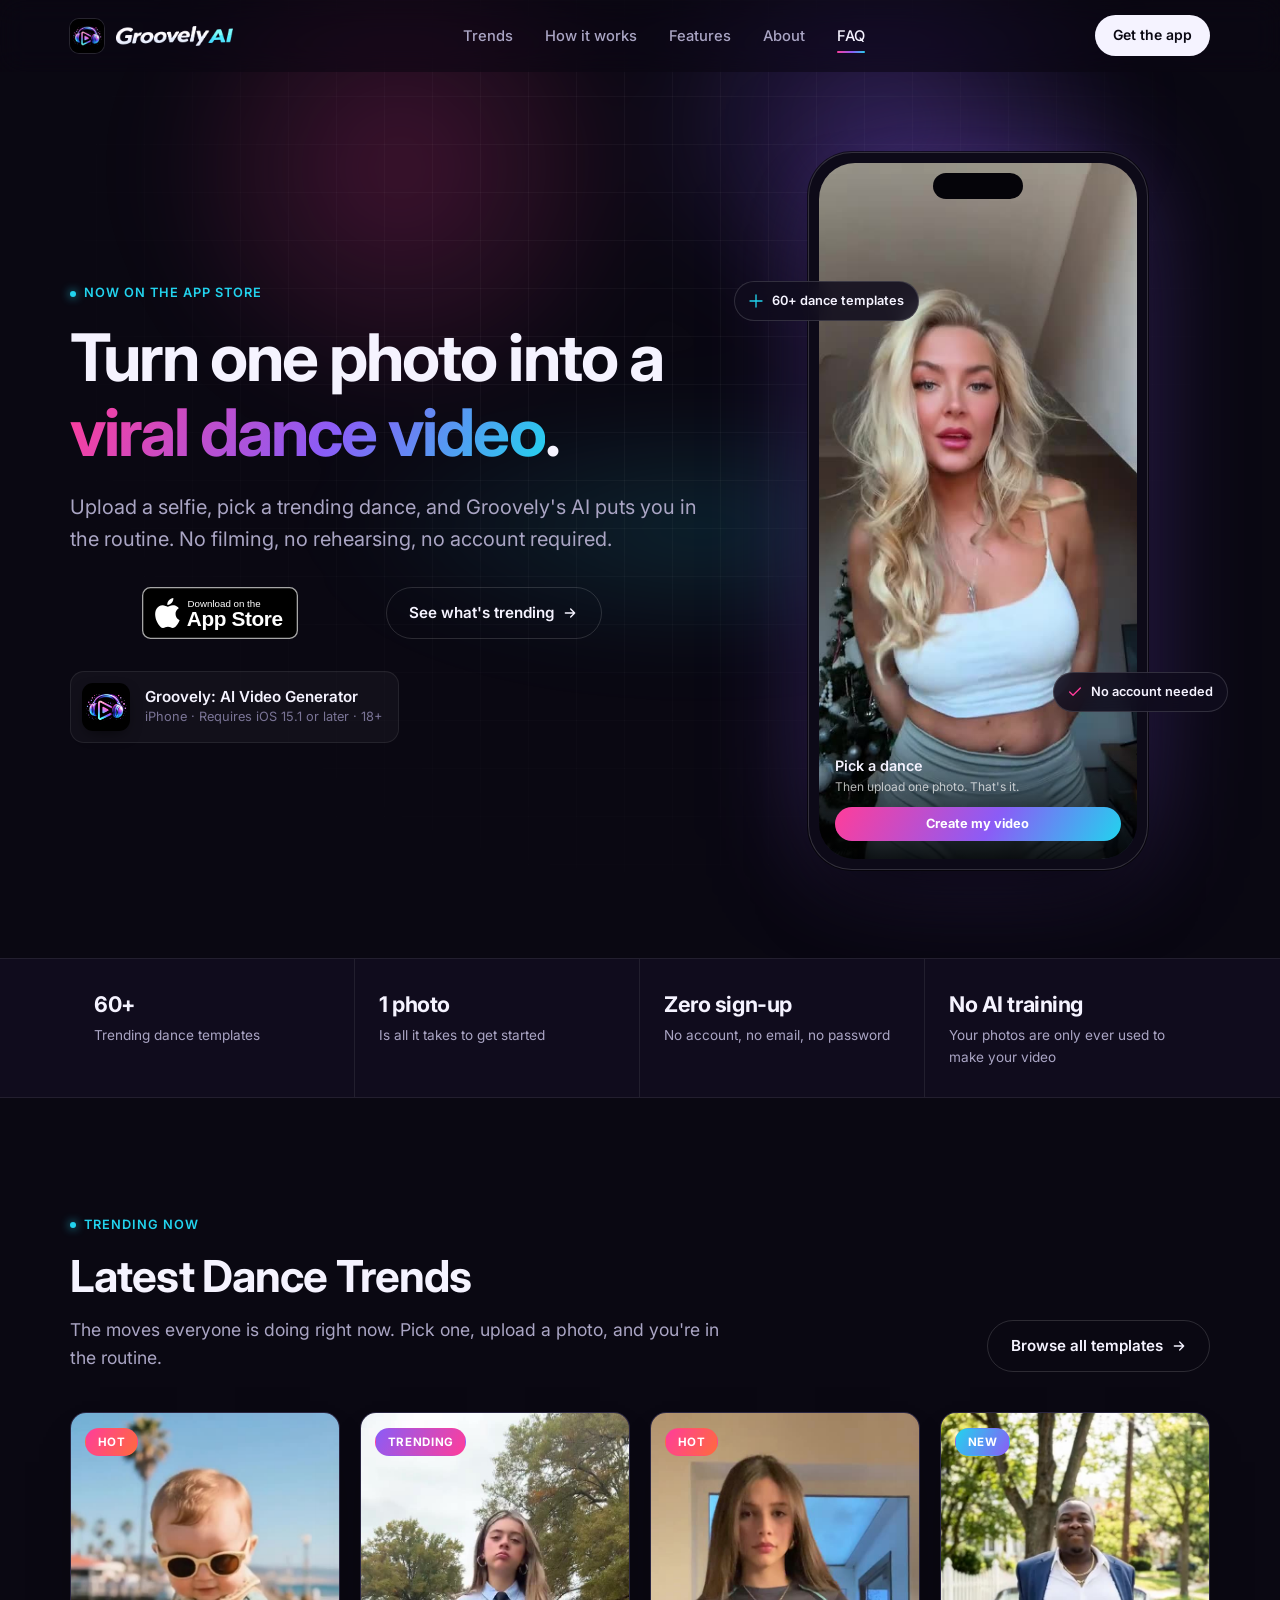
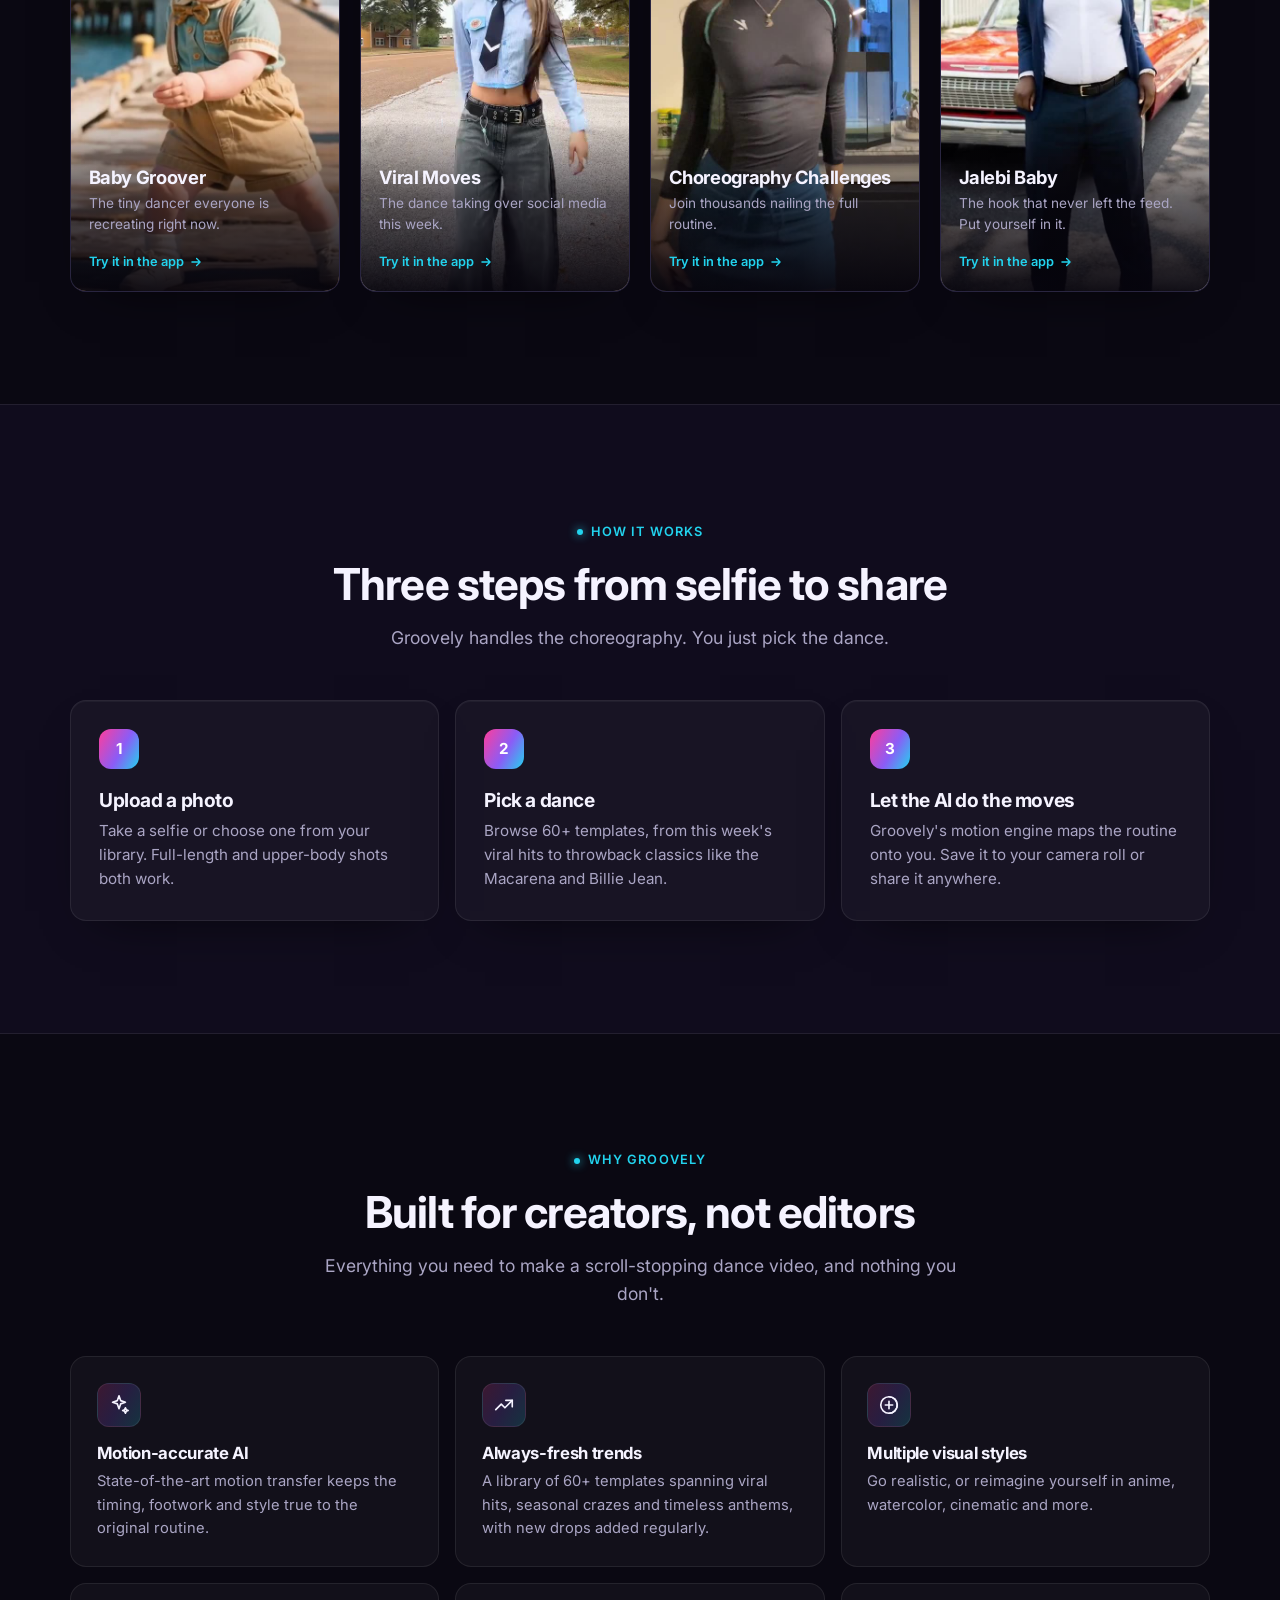
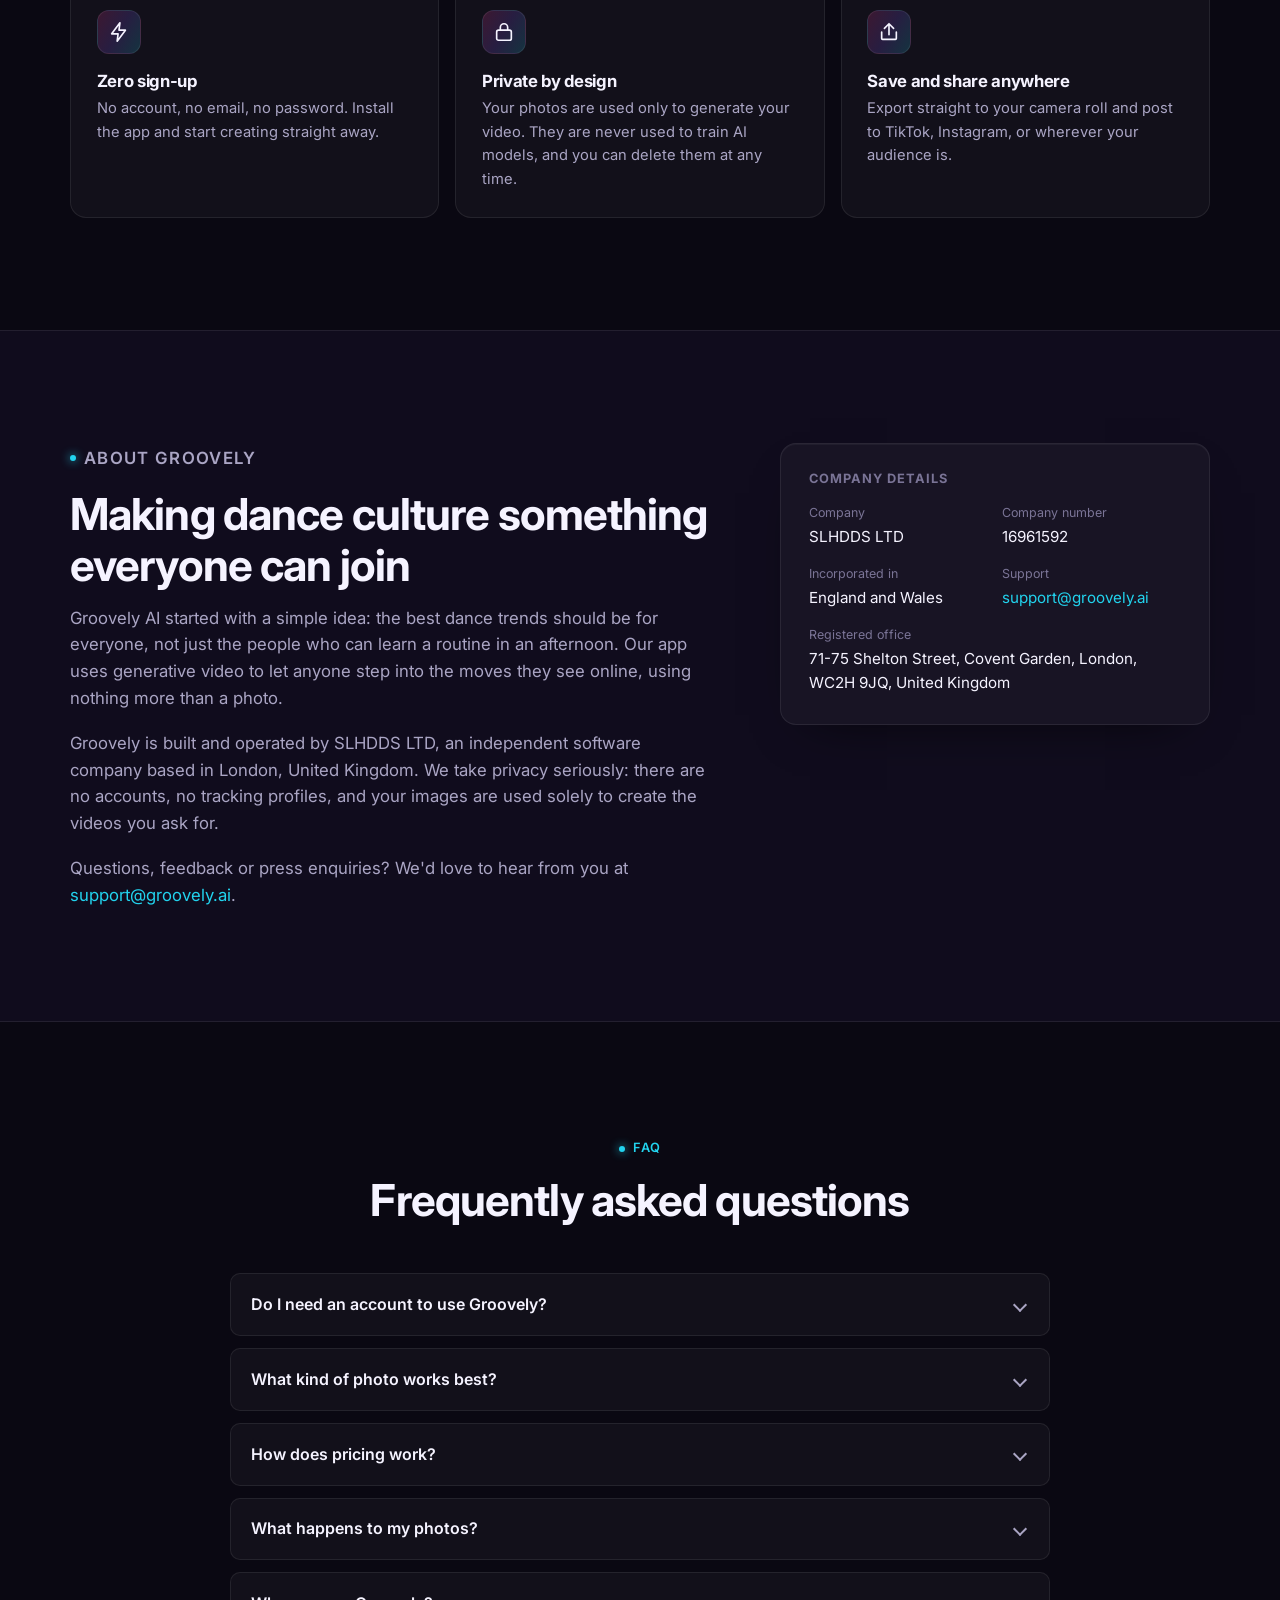
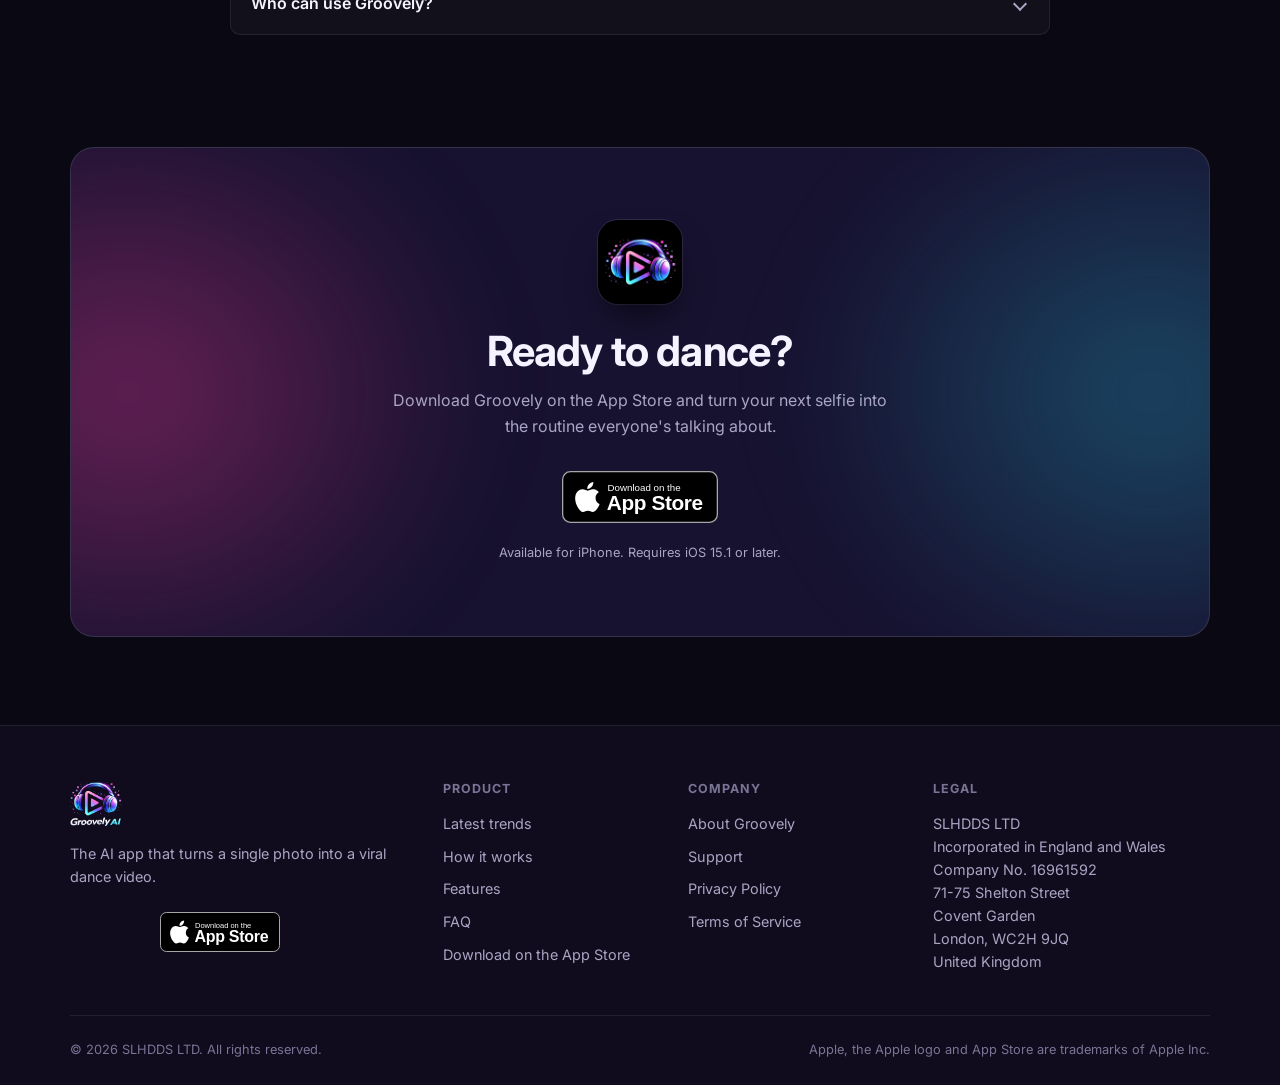
==== commit abf06736: "Swap trend cards 1 and 4 to Baby Groover and Jalebi Baby Replace the Bunny Hop and Dance Battles cli" ====
--- a/index.html
+++ b/index.html
@@ -55,7 +55,7 @@
                     <li><a href="#about">About</a></li>
                     <li><a href="#faq">FAQ</a></li>
                     <li class="nav-menu-cta">
-                        <a class="appstore-badge" href="https://apps.apple.com/app/groovely/id6754492063" target="_blank" rel="noopener" aria-label="Download Groovely on the App Store">
+                        <a class="appstore-badge" href="https://apps.apple.com/app/groovely-ai-video-generator/id6759136088" target="_blank" rel="noopener" aria-label="Download Groovely on the App Store">
                             <svg role="img" aria-hidden="true"><use href="#badge-appstore"/></svg>
                         </a>
                     </li>
@@ -63,7 +63,7 @@
             </nav>
 
             <div class="nav-actions">
-                <a class="btn btn-primary btn-small nav-cta" href="https://apps.apple.com/app/groovely/id6754492063" target="_blank" rel="noopener">Get the app</a>
+                <a class="btn btn-primary btn-small nav-cta" href="https://apps.apple.com/app/groovely-ai-video-generator/id6759136088" target="_blank" rel="noopener">Get the app</a>
                 <button class="nav-toggle" id="nav-toggle" aria-label="Toggle navigation" aria-controls="nav-menu" aria-expanded="false">
                     <span></span>
                     <span></span>
@@ -84,7 +84,7 @@
                     <p class="hero-sub">Upload a selfie, pick a trending dance, and Groovely's AI puts you in the routine. No filming, no rehearsing, no account required.</p>
 
                     <div class="hero-actions">
-                        <a class="appstore-badge" href="https://apps.apple.com/app/groovely/id6754492063" target="_blank" rel="noopener" aria-label="Download Groovely on the App Store">
+                        <a class="appstore-badge" href="https://apps.apple.com/app/groovely-ai-video-generator/id6759136088" target="_blank" rel="noopener" aria-label="Download Groovely on the App Store">
                             <svg role="img" aria-hidden="true"><use href="#badge-appstore"/></svg>
                         </a>
                         <a class="btn btn-ghost" href="#trends">
@@ -93,7 +93,7 @@
                         </a>
                     </div>
 
-                    <a class="app-meta" href="https://apps.apple.com/app/groovely/id6754492063" target="_blank" rel="noopener">
+                    <a class="app-meta" href="https://apps.apple.com/app/groovely-ai-video-generator/id6759136088" target="_blank" rel="noopener">
                         <img src="app-icon.png" alt="Groovely app icon" width="48" height="48">
                         <div>
                             <strong>Groovely: AI Video Generator</strong>
@@ -161,7 +161,7 @@
                         <h2 class="section-title">Latest Dance Trends</h2>
                         <p class="section-lead">The moves everyone is doing right now. Pick one, upload a photo, and you're in the routine.</p>
                     </div>
-                    <a class="btn btn-ghost reveal" href="https://apps.apple.com/app/groovely/id6754492063" target="_blank" rel="noopener">
+                    <a class="btn btn-ghost reveal" href="https://apps.apple.com/app/groovely-ai-video-generator/id6759136088" target="_blank" rel="noopener">
                         Browse all templates
                         <svg class="arrow" width="16" height="16" viewBox="0 0 24 24" fill="none" stroke="currentColor" stroke-width="2" stroke-linecap="round" stroke-linejoin="round" aria-hidden="true"><path d="M5 12h14M13 6l6 6-6 6"/></svg>
                     </a>
@@ -169,14 +169,14 @@
 
                 <div class="trends-grid">
                     <article class="trend-card reveal">
-                        <video muted loop playsinline preload="metadata" poster="videos/template-1-poster.jpg" data-autoplay>
-                            <source src="videos/template-1.mp4" type="video/mp4">
+                        <video muted loop playsinline preload="metadata" poster="videos/baby-groover-poster.jpg" data-autoplay>
+                            <source src="videos/baby-groover.mp4" type="video/mp4">
                         </video>
                         <span class="badge-pill hot">Hot</span>
                         <div class="trend-info">
-                            <h3>Bunny Hop</h3>
-                            <p>Can you do it as well as your friends?</p>
-                            <a class="trend-link" href="https://apps.apple.com/app/groovely/id6754492063" target="_blank" rel="noopener">
+                            <h3>Baby Groover</h3>
+                            <p>The tiny dancer everyone is recreating right now.</p>
+                            <a class="trend-link" href="https://apps.apple.com/app/groovely-ai-video-generator/id6759136088" target="_blank" rel="noopener">
                                 Try it in the app
                                 <svg viewBox="0 0 24 24" fill="none" stroke="currentColor" stroke-width="2.2" stroke-linecap="round" stroke-linejoin="round" aria-hidden="true"><path d="M5 12h14M13 6l6 6-6 6"/></svg>
                             </a>
@@ -191,7 +191,7 @@
                         <div class="trend-info">
                             <h3>Viral Moves</h3>
                             <p>The dance taking over social media this week.</p>
-                            <a class="trend-link" href="https://apps.apple.com/app/groovely/id6754492063" target="_blank" rel="noopener">
+                            <a class="trend-link" href="https://apps.apple.com/app/groovely-ai-video-generator/id6759136088" target="_blank" rel="noopener">
                                 Try it in the app
                                 <svg viewBox="0 0 24 24" fill="none" stroke="currentColor" stroke-width="2.2" stroke-linecap="round" stroke-linejoin="round" aria-hidden="true"><path d="M5 12h14M13 6l6 6-6 6"/></svg>
                             </a>
@@ -206,7 +206,7 @@
                         <div class="trend-info">
                             <h3>Choreography Challenges</h3>
                             <p>Join thousands nailing the full routine.</p>
-                            <a class="trend-link" href="https://apps.apple.com/app/groovely/id6754492063" target="_blank" rel="noopener">
+                            <a class="trend-link" href="https://apps.apple.com/app/groovely-ai-video-generator/id6759136088" target="_blank" rel="noopener">
                                 Try it in the app
                                 <svg viewBox="0 0 24 24" fill="none" stroke="currentColor" stroke-width="2.2" stroke-linecap="round" stroke-linejoin="round" aria-hidden="true"><path d="M5 12h14M13 6l6 6-6 6"/></svg>
                             </a>
@@ -214,14 +214,14 @@
                     </article>
 
                     <article class="trend-card reveal reveal-delay-3">
-                        <video muted loop playsinline preload="metadata" poster="videos/template-8-poster.jpg" data-autoplay>
-                            <source src="videos/template-8.mp4" type="video/mp4">
+                        <video muted loop playsinline preload="metadata" poster="videos/jalebi-baby-poster.jpg" data-autoplay>
+                            <source src="videos/jalebi-baby.mp4" type="video/mp4">
                         </video>
                         <span class="badge-pill new">New</span>
                         <div class="trend-info">
-                            <h3>Dance Battles</h3>
-                            <p>Step up and take on creators worldwide.</p>
-                            <a class="trend-link" href="https://apps.apple.com/app/groovely/id6754492063" target="_blank" rel="noopener">
+                            <h3>Jalebi Baby</h3>
+                            <p>The hook that never left the feed. Put yourself in it.</p>
+                            <a class="trend-link" href="https://apps.apple.com/app/groovely-ai-video-generator/id6759136088" target="_blank" rel="noopener">
                                 Try it in the app
                                 <svg viewBox="0 0 24 24" fill="none" stroke="currentColor" stroke-width="2.2" stroke-linecap="round" stroke-linejoin="round" aria-hidden="true"><path d="M5 12h14M13 6l6 6-6 6"/></svg>
                             </a>
@@ -398,7 +398,7 @@
                     <h2>Ready to dance?</h2>
                     <p>Download Groovely on the App Store and turn your next selfie into the routine everyone's talking about.</p>
                     <div class="cta-actions">
-                        <a class="appstore-badge" href="https://apps.apple.com/app/groovely/id6754492063" target="_blank" rel="noopener" aria-label="Download Groovely on the App Store">
+                        <a class="appstore-badge" href="https://apps.apple.com/app/groovely-ai-video-generator/id6759136088" target="_blank" rel="noopener" aria-label="Download Groovely on the App Store">
                             <svg role="img" aria-hidden="true"><use href="#badge-appstore"/></svg>
                         </a>
                     </div>
@@ -415,7 +415,7 @@
                 <div class="footer-section">
                     <img src="groovely-logo-assets/groovely-logo.png" alt="Groovely AI" class="footer-logo">
                     <p>The AI app that turns a single photo into a viral dance video.</p>
-                    <a class="appstore-badge" href="https://apps.apple.com/app/groovely/id6754492063" target="_blank" rel="noopener" aria-label="Download Groovely on the App Store">
+                    <a class="appstore-badge" href="https://apps.apple.com/app/groovely-ai-video-generator/id6759136088" target="_blank" rel="noopener" aria-label="Download Groovely on the App Store">
                         <svg role="img" aria-hidden="true"><use href="#badge-appstore"/></svg>
                     </a>
                 </div>
@@ -426,7 +426,7 @@
                         <li><a href="#how-it-works">How it works</a></li>
                         <li><a href="#features">Features</a></li>
                         <li><a href="#faq">FAQ</a></li>
-                        <li><a href="https://apps.apple.com/app/groovely/id6754492063" target="_blank" rel="noopener">Download on the App Store</a></li>
+                        <li><a href="https://apps.apple.com/app/groovely-ai-video-generator/id6759136088" target="_blank" rel="noopener">Download on the App Store</a></li>
                     </ul>
                 </div>
                 <div class="footer-section">
